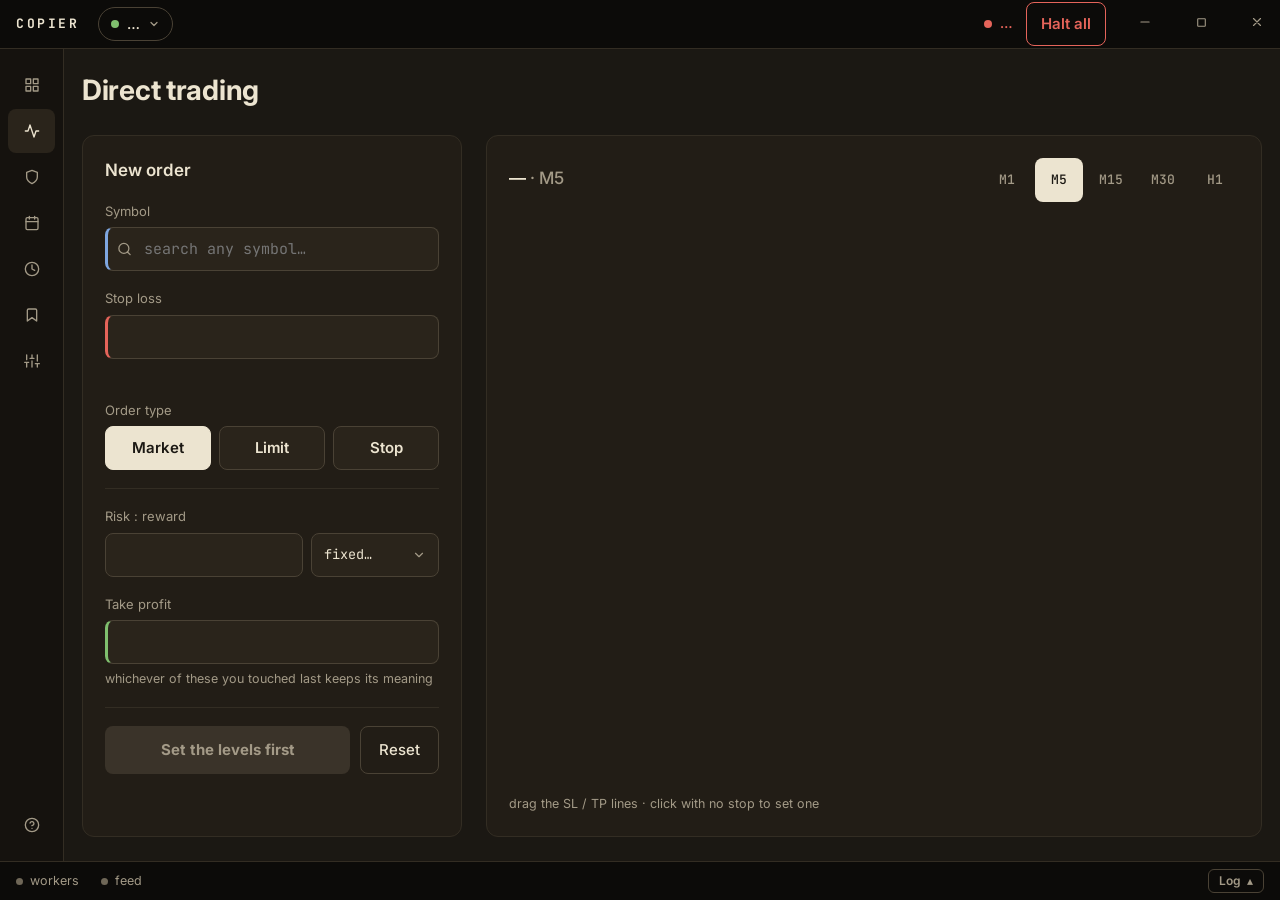
==== src/mt5copier/desktop/web/index.html @ 1a3cbfca "Merge master: direct setups under the release notes Co-Authored-By: Claude Fable 5 <noreply@anthropi" ====
<!doctype html>
<html lang="en">
<head>
<meta charset="utf-8">
<meta name="viewport" content="width=device-width, initial-scale=1">
<title>Copier</title>
<link href="https://fonts.googleapis.com/css2?family=Inter:wght@400;500;600;700&family=JetBrains+Mono:wght@400;500;700&display=swap" rel="stylesheet">
<link rel="stylesheet" href="app.css">
</head>
<body>
<div id="app">

  <header id="titlebar">
    <span class="wordmark drag-region">COPIER</span>
    <button type="button" class="profile-pill" id="profile-btn" title="Profiles — open another, make, rename or delete">
      <span class="dot green" aria-hidden="true"></span>
      <span id="profile-name">…</span>
      <svg aria-hidden="true" width="12" height="12" viewBox="0 0 24 24" fill="none" stroke="currentColor" stroke-width="2.5" stroke-linecap="round" stroke-linejoin="round"><path d="M6 9l6 6 6-6"></path></svg>
    </button>
    <span class="titlebar-space drag-region"></span>
    <span id="live-pill" class="live-pill">
      <span class="dot" aria-hidden="true"></span>
      <span id="live-label">…</span>
    </span>
    <button type="button" id="halt-btn" class="halt-btn">Halt all</button>
    <button type="button" class="win-btn" id="win-min" aria-label="Minimize window"><svg aria-hidden="true" width="14" height="14" viewBox="0 0 24 24" fill="none" stroke="currentColor" stroke-width="2" stroke-linecap="round"><path d="M5 12h14"></path></svg></button>
    <button type="button" class="win-btn" id="win-max" aria-label="Maximize window"><svg aria-hidden="true" width="13" height="13" viewBox="0 0 24 24" fill="none" stroke="currentColor" stroke-width="2"><rect x="5" y="5" width="14" height="14" rx="1"></rect></svg></button>
    <button type="button" class="win-btn win-close" id="win-close" aria-label="Close window"><svg aria-hidden="true" width="14" height="14" viewBox="0 0 24 24" fill="none" stroke="currentColor" stroke-width="2" stroke-linecap="round"><path d="M6 6l12 12M18 6L6 18"></path></svg></button>
  </header>

  <div id="body">
    <nav aria-label="Pages" id="sidebar">
      <a href="#" class="nav-item" data-page="terminals" title="Terminals"><svg aria-hidden="true" width="16" height="16" viewBox="0 0 24 24" fill="none" stroke="currentColor" stroke-width="2" stroke-linecap="round" stroke-linejoin="round"><rect x="3" y="3" width="7" height="7"></rect><rect x="14" y="3" width="7" height="7"></rect><rect x="3" y="14" width="7" height="7"></rect><rect x="14" y="14" width="7" height="7"></rect></svg><span class="nav-label">Terminals</span></a>
      <a href="#" class="nav-item active" aria-current="page" data-page="trading" title="Trading"><svg aria-hidden="true" width="16" height="16" viewBox="0 0 24 24" fill="none" stroke="currentColor" stroke-width="2" stroke-linecap="round" stroke-linejoin="round"><path d="M22 12h-4l-3 9L9 3l-3 9H2"></path></svg><span class="nav-label">Trading</span></a>
      <a href="#" class="nav-item" data-page="guards" title="Guards"><svg aria-hidden="true" width="16" height="16" viewBox="0 0 24 24" fill="none" stroke="currentColor" stroke-width="2" stroke-linecap="round" stroke-linejoin="round"><path d="M12 22s8-4 8-10V5l-8-3-8 3v7c0 6 8 10 8 10z"></path></svg><span class="nav-label">Guards</span></a>
      <a href="#" class="nav-item" data-page="news" title="News"><svg aria-hidden="true" width="16" height="16" viewBox="0 0 24 24" fill="none" stroke="currentColor" stroke-width="2" stroke-linecap="round" stroke-linejoin="round"><rect x="3" y="4" width="18" height="18" rx="2"></rect><path d="M16 2v4M8 2v4M3 10h18"></path></svg><span class="nav-label">News</span></a>
      <a href="#" class="nav-item" data-page="history" title="History"><svg aria-hidden="true" width="16" height="16" viewBox="0 0 24 24" fill="none" stroke="currentColor" stroke-width="2" stroke-linecap="round" stroke-linejoin="round"><circle cx="12" cy="12" r="10"></circle><path d="M12 6v6l4 2"></path></svg><span class="nav-label">History</span></a>
      <a href="#" class="nav-item" data-page="setups" title="Setups"><svg aria-hidden="true" width="16" height="16" viewBox="0 0 24 24" fill="none" stroke="currentColor" stroke-width="2" stroke-linecap="round" stroke-linejoin="round"><path d="M19 21l-7-5-7 5V5a2 2 0 0 1 2-2h10a2 2 0 0 1 2 2z"></path></svg><span class="nav-label">Setups</span></a>
      <a href="#" class="nav-item" data-page="settings" title="Settings"><svg aria-hidden="true" width="16" height="16" viewBox="0 0 24 24" fill="none" stroke="currentColor" stroke-width="2" stroke-linecap="round"><path d="M4 21v-7M4 10V3M12 21v-9M12 8V3M20 21v-5M20 12V3M1 14h6M9 8h6M17 16h6"></path></svg><span class="nav-label">Settings</span></a>
      <span class="sidebar-space"></span>
      <a href="#" class="nav-item" data-page="help" title="Help — F1"><svg aria-hidden="true" width="16" height="16" viewBox="0 0 24 24" fill="none" stroke="currentColor" stroke-width="2" stroke-linecap="round" stroke-linejoin="round"><circle cx="12" cy="12" r="10"></circle><path d="M9.09 9a3 3 0 0 1 5.83 1c0 2-3 3-3 3"></path><path d="M12 17h.01"></path></svg><span class="nav-label">Help</span></a>
      <span class="sidebar-note">profiles are separate windows</span>
    </nav>

    <main id="main">
    <div class="page" id="page-trading">
      <div class="page-head">
        <h1>Direct trading</h1>
        <span id="page-sub" class="muted"></span>
      </div>

      <div id="split">
        <section aria-label="Order ticket" id="ticket" class="panel">
          <div class="panel-head">
            <h2>New order</h2>
            <span id="quote-line" class="mono muted"></span>
          </div>

          <div class="field">
            <label for="f-symbol" class="flabel">Symbol</label>
            <div class="symbol-wrap">
              <svg aria-hidden="true" width="15" height="15" viewBox="0 0 24 24" fill="none" stroke="#a39a87" stroke-width="2" stroke-linecap="round"><circle cx="11" cy="11" r="8"></circle><path d="M21 21l-4.3-4.3"></path></svg>
              <input id="f-symbol" class="accent-blue" placeholder="search any symbol…" autocomplete="off" spellcheck="false" role="combobox" aria-expanded="false" aria-controls="symbol-drop">
              <div id="symbol-drop" role="listbox" aria-label="Matching symbols" hidden></div>
            </div>
          </div>

          <div class="field">
            <div class="flabel-row">
              <label for="f-stop" class="flabel">Stop loss</label>
              <span id="stop-delta" class="mono delta red"></span>
            </div>
            <input id="f-stop" class="accent-red" inputmode="decimal" autocomplete="off">
            <span id="side-note" class="field-note"></span>
          </div>

          <div class="field">
            <span class="flabel">Order type</span>
            <div role="group" aria-label="Order type" class="seg-row" id="type-row">
              <button type="button" data-type="market" aria-pressed="true">Market</button>
              <button type="button" data-type="limit" aria-pressed="false">Limit</button>
              <button type="button" data-type="stop" aria-pressed="false">Stop</button>
            </div>
          </div>

          <div id="pending-fields" class="two-col" hidden>
            <div class="field">
              <label for="f-entry" class="flabel">Entry price</label>
              <input id="f-entry" inputmode="decimal" autocomplete="off">
            </div>
            <div class="field">
              <label for="f-expiry" class="flabel">Expiry</label>
              <div class="combo">
                <input id="f-expiry" placeholder="until cancelled" autocomplete="off" spellcheck="false">
                <div class="dd" id="dd-expiry">
                  <button type="button" class="dd-btn dd-btn-icon" aria-haspopup="listbox" aria-expanded="false" aria-label="Expiry presets"><svg aria-hidden="true" width="14" height="14" viewBox="0 0 24 24" fill="none" stroke="currentColor" stroke-width="2" stroke-linecap="round" stroke-linejoin="round"><path d="M6 9l6 6 6-6"></path></svg></button>
                  <div class="dd-menu" role="listbox" hidden>
                    <button type="button" role="option" data-value="">Until cancelled</button>
                    <button type="button" role="option" data-value="15m">15 minutes</button>
                    <button type="button" role="option" data-value="45m">45 minutes</button>
                    <button type="button" role="option" data-value="1h">1 hour</button>
                    <button type="button" role="option" data-value="4h">4 hours</button>
                    <button type="button" role="option" data-value="eod">End of day</button>
                  </div>
                </div>
              </div>
              <span class="field-note muted">minutes, 45m, 2h, eod — blank rests it until cancelled</span>
            </div>
          </div>

          <div class="hairline"></div>

          <div class="field">
            <label for="f-rr" class="flabel">Risk : reward</label>
            <div class="rr-row">
              <input id="f-rr" inputmode="decimal" autocomplete="off">
              <div class="dd" id="dd-rr">
                <button type="button" class="dd-btn" aria-haspopup="listbox" aria-expanded="false">fixed…<svg aria-hidden="true" width="14" height="14" viewBox="0 0 24 24" fill="none" stroke="currentColor" stroke-width="2" stroke-linecap="round" stroke-linejoin="round"><path d="M6 9l6 6 6-6"></path></svg></button>
                <div class="dd-menu" role="listbox" hidden>
                  <button type="button" role="option" data-value="1">1 : 1</button>
                  <button type="button" role="option" data-value="1.5">1 : 1.5</button>
                  <button type="button" role="option" data-value="2">1 : 2</button>
                  <button type="button" role="option" data-value="3">1 : 3</button>
                </div>
              </div>
            </div>
          </div>

          <div class="field">
            <div class="flabel-row">
              <label for="f-tp" class="flabel">Take profit</label>
              <span id="target-delta" class="mono delta green"></span>
            </div>
            <input id="f-tp" class="accent-green" inputmode="decimal" autocomplete="off">
            <span class="field-note muted">whichever of these you touched last keeps its meaning</span>
          </div>

          <div class="hairline"></div>

          <div id="sizing-block" aria-live="polite" hidden>
            <div class="sizing-head">
              <span>Slave sizing</span>
              <span class="muted" id="sizing-sub">risk per trade</span>
            </div>
            <div id="sizing-rows"></div>
            <div class="field-note muted" id="sizing-note"></div>
          </div>

          <div class="actions-row">
            <button type="button" id="place-btn" disabled>Set the levels first</button>
            <button type="button" id="reset-btn">Reset</button>
          </div>

          <div id="notice" aria-live="polite" class="notice"></div>
        </section>

        <section aria-label="Modify a trade" id="modify-panel" class="panel" hidden>
          <div class="panel-head">
            <h2 id="mod-title">Modify</h2>
            <span id="mod-quote" class="mono muted"></span>
          </div>
          <div id="mod-facts" class="mod-facts"></div>
          <div class="field" id="mod-entry-field" hidden>
            <div class="flabel-row">
              <label for="m-entry" class="flabel">Entry price</label>
              <span id="m-entry-delta" class="mono delta blue"></span>
            </div>
            <input id="m-entry" class="accent-blue" inputmode="decimal" autocomplete="off">
          </div>
          <div class="field">
            <div class="flabel-row">
              <label for="m-sl" class="flabel">Stop loss</label>
              <button type="button" id="m-be" class="linklike">to entry — BE</button>
            </div>
            <input id="m-sl" class="accent-red" inputmode="decimal" autocomplete="off">
            <span id="m-sl-delta" class="field-note"></span>
          </div>
          <div class="field">
            <div class="flabel-row">
              <label for="m-tp" class="flabel">Take profit</label>
              <span id="m-tp-delta" class="mono delta green"></span>
            </div>
            <input id="m-tp" class="accent-green" inputmode="decimal" autocomplete="off">
            <span class="field-note muted">blank removes the target</span>
          </div>
          <div class="hairline"></div>
          <div class="actions-row">
            <button type="button" id="mod-apply">Apply</button>
            <button type="button" id="mod-cancel">Back</button>
          </div>
          <div id="mod-notice" aria-live="polite" class="notice"></div>
          <span class="field-note muted">drag the lines on the chart — nothing changes until Apply</span>
        </section>

        <section aria-label="Chart" id="chart-panel" class="panel">
          <div class="panel-head">
            <h2 id="chart-title">— <span class="muted chart-tf">· M5</span></h2>
            <div role="group" aria-label="Timeframe" class="tf-row" id="tf-row">
              <button type="button" data-tf="M1" aria-pressed="false">M1</button>
              <button type="button" data-tf="M5" aria-pressed="true">M5</button>
              <button type="button" data-tf="M15" aria-pressed="false">M15</button>
              <button type="button" data-tf="M30" aria-pressed="false">M30</button>
              <button type="button" data-tf="H1" aria-pressed="false">H1</button>
            </div>
          </div>
          <div id="chart-wrap">
            <div id="chart"></div>
            <div id="chart-msg" class="muted"></div>
          </div>
          <span class="field-note muted" id="chart-hint">drag the SL / TP lines · click with no stop to set one</span>
        </section>
      </div>

      <section aria-label="Positions and orders" class="panel" id="book-panel">
        <div class="panel-head">
          <h2>Positions &amp; orders</h2>
          <span id="book-summary" class="muted small"></span>
          <button type="button" id="flatten-btn" hidden>Close everything</button>
        </div>
        <div class="table-scroll">
          <table id="book-table">
            <thead>
              <tr><th>Status</th><th>Ticket</th><th>Symbol</th><th>Side</th><th>Lots</th><th>Entry</th><th>Stop</th><th>Target</th><th>Now</th><th>Copies</th><th class="actions-col">Actions</th></tr>
            </thead>
            <tbody id="book-body"></tbody>
          </table>
        </div>
        <div id="book-empty" class="muted" hidden>Nothing open or resting — the ticket places straight into the book.</div>
      </section>
    </div>

    <div class="page" id="page-terminals" hidden>
      <div class="page-head">
        <h1>Terminals</h1>
        <span class="muted">drag a card between zones to assign it · right-click a card for actions</span>
      </div>

      <div id="zones-row">
        <section aria-label="Master" class="zone" data-zone="master" id="zone-master">
          <div class="zone-head">
            <h2>MASTER</h2>
            <span class="zone-cue">Release to make it the master</span>
          </div>
          <div class="zone-cards" id="master-cards"></div>
          <span class="zone-note" id="master-note"></span>
        </section>

        <section aria-label="Slaves" class="zone zone-slaves" data-zone="slaves" id="zone-slaves">
          <div class="zone-head">
            <h2>SLAVES</h2>
            <span class="zone-cue">Release to connect as slave</span>
          </div>
          <div class="zone-cards" id="slave-cards"></div>
          <span class="zone-note" id="slaves-note" hidden>none yet — drag a detected terminal up here</span>
        </section>
      </div>

      <section aria-label="Detected terminals" class="zone" data-zone="detected" id="zone-detected">
        <div class="zone-head">
          <h2>DETECTED · DRAG UP TO CONNECT</h2>
          <span class="zone-cue">Release to unassign</span>
          <span class="zone-actions">
            <button type="button" id="ctrader-btn">cTrader login…</button>
            <button type="button" id="rescan-btn">Rescan</button>
          </span>
        </div>
        <div class="zone-cards" id="detected-cards"></div>
        <span class="zone-note" id="detected-note" hidden>every terminal found is assigned · Rescan looks again</span>
      </section>
    </div>

    <div class="page" id="page-guards" hidden>
      <div class="page-head">
        <span class="page-title-row">
          <button type="button" id="guard-back" class="linklike" hidden></button>
          <h1>Guards</h1>
        </span>
        <span class="muted">rules belong to the account, not the terminal · a safety net, never a named firm</span>
      </div>

      <div id="guard-pick" class="dd">
        <button type="button" id="guard-pick-btn" class="dd-btn" aria-haspopup="listbox" aria-expanded="false"></button>
        <div id="guard-pick-menu" class="dd-menu" hidden>
          <input id="guard-pick-search" placeholder="search name, account id, server…" autocomplete="off" spellcheck="false">
          <div id="guard-pick-list" role="listbox" aria-label="Accounts"></div>
        </div>
      </div>

      <section aria-label="Rules" class="panel" id="guard-panel" hidden>
        <div id="guard-toolbar">
          <label for="g-initial" class="flabel">Initial balance, the account size</label>
          <input id="g-initial" inputmode="decimal" autocomplete="off">
          <span class="toolbar-space"></span>
          <button type="button" id="g-add" class="primary-btn">Add a rule</button>
          <button type="button" id="g-templates" class="plain-btn">Templates</button>
          <button type="button" id="g-copy" class="plain-btn">Copy from</button>
          <span class="tick-wrap">
            <input id="g-all" type="checkbox">
            <label for="g-all" class="flabel">All on</label>
          </span>
        </div>

        <div class="table-scroll">
          <div role="table" aria-label="Guard rules" id="guard-table">
            <div role="row" class="grule-head">
              <span role="columnheader">RULE</span>
              <span role="columnheader">LIMIT RIGHT NOW</span>
              <span role="columnheader">USED</span>
              <span role="columnheader">IF EXCEEDED</span>
              <span role="columnheader">LAST ACTED</span>
            </div>
            <div id="guard-rows"></div>
          </div>
        </div>
        <div id="guard-empty" class="muted" hidden>No rules yet — Add a rule, apply a template, or copy another account's.</div>

        <div id="guard-foot">
          <span class="muted small" id="guard-legend">tick = the buffer: the rule acts there, not at the firm's hard limit</span>
          <span class="toolbar-space"></span>
          <button type="button" id="g-change" class="plain-btn" disabled>Change</button>
          <button type="button" id="g-toggle" class="plain-btn" disabled>Rule on/off</button>
          <button type="button" id="g-clear" class="plain-btn" disabled hidden>Clear breach</button>
          <button type="button" id="g-remove" class="danger-btn" disabled>Remove</button>
        </div>
        <div class="muted small" id="guard-note"></div>
      </section>

      <section aria-label="Recent guard actions" class="panel" id="guard-actions-panel" hidden>
        <div class="panel-head">
          <h2>Recent guard actions</h2>
          <span class="muted small">what the rules declined, shrank, held or closed · newest first</span>
        </div>
        <div id="guard-actions" class="mono"></div>
        <div id="guard-actions-empty" class="muted" hidden>Nothing yet. When a rule declines, shrinks or warns about a trade, or stops new trades, it lands here.</div>
      </section>

      <div id="guard-none" class="muted" hidden>No account to guard yet. Rules belong to an account, so the copier has to have seen one: connect a terminal once (or log one in), and it appears here — a slave or not.</div>
    </div>

    <div class="page" id="page-news" hidden>
      <div class="page-head">
        <h1>Upcoming news</h1>
        <span class="muted" id="news-scanned">Forex Factory weekly feed · times are local</span>
      </div>

      <section aria-label="Next guarded release" id="news-next" hidden>
        <span class="news-next-what">
          <span class="pill red" id="news-next-impact"></span>
          <span id="news-next-title"></span>
        </span>
        <span class="mono small" id="news-next-when"></span>
        <span class="toolbar-space"></span>
        <span class="news-next-guard" id="news-next-guard"></span>
      </section>

      <div id="news-problem" class="muted" hidden></div>
      <div id="news-norule" class="muted" hidden>No account has a news rule, so this calendar guards nothing yet — add a High-impact news rule on the Guards page.</div>

      <div id="news-filters" hidden>
        <label class="flabel" id="news-ccy-label">Currency</label>
        <div id="news-ccy" aria-labelledby="news-ccy-label"></div>
        <label class="flabel" id="news-impact-label">Impact</label>
        <div id="news-impact" aria-labelledby="news-impact-label"></div>
        <span class="tick-wrap">
          <input id="news-mine" type="checkbox">
          <label for="news-mine" class="flabel">Only currencies my trades touch</label>
        </span>
        <span class="toolbar-space"></span>
        <button type="button" id="news-rescan" class="plain-btn">Rescan now</button>
      </div>

      <div id="news-days"></div>
      <div id="news-empty" class="muted" hidden>Nothing matches the filter.</div>

      <section aria-label="How the guard reads this" class="panel" id="news-how" hidden>
        <div class="panel-head"><h2>How the guard reads this</h2></div>
        <span class="muted">The guard acts only <span class="news-em">before</span> a release, never after a late start, and a copy it closed is never reopened by the master.</span>
        <span class="muted">If the calendar is unreadable, each rule decides whether new trades are held until the next successful scan — a rule parameter, per account on the Guards page.</span>
      </section>
    </div>

    <div class="page" id="page-history" hidden>
      <div class="page-head">
        <h1>Trade history</h1>
        <span class="muted" id="hist-sub">One card per copied trade, its steps under it</span>
      </div>

      <div id="hist-filters" hidden>
        <label class="flabel" id="hist-slave-label">Slave</label>
        <div id="hist-slave" aria-labelledby="hist-slave-label"></div>
        <label class="flabel" id="hist-symbol-label">Symbol</label>
        <div id="hist-symbol" aria-labelledby="hist-symbol-label"></div>
        <span class="tick-wrap">
          <input id="hist-failed" type="checkbox">
          <label for="hist-failed" class="flabel">With a failed step only</label>
        </span>
        <label class="flabel" for="hist-find">Find</label>
        <input id="hist-find" placeholder="ticket, symbol…" spellcheck="false" autocomplete="off">
        <span class="toolbar-space"></span>
        <span class="muted small" id="hist-count"></span>
      </div>

      <div id="hist-cards"></div>
      <div id="hist-empty" class="muted" hidden></div>
      <div id="hist-more" class="muted small" hidden></div>
    </div>

    <div class="page" id="page-setups" hidden>
      <div class="page-head">
        <h1>Setups</h1>
        <span class="muted">who copies from whom, each terminal's account and settings — saved, to put back later</span>
      </div>

      <section aria-label="The roles in place now" class="panel" id="setups-now-panel">
        <div id="setups-now-row">
          <span class="now-k">NOW</span>
          <span id="setups-now-roles"></span>
          <span id="setups-now-state" class="small"></span>
          <span class="toolbar-space"></span>
          <button type="button" id="st-save" class="primary-btn">Save current as…</button>
        </div>
        <div id="setups-now-note" class="yellow small" hidden></div>
      </section>

      <section aria-label="Saved setups" class="panel" id="setups-panel">
        <div class="panel-head">
          <h2>Saved setups</h2>
          <span class="muted small" id="setups-count"></span>
        </div>
        <div class="table-scroll">
          <div role="table" aria-label="Saved setups" id="setups-table">
            <div role="row" class="strow-head">
              <span role="columnheader">SETUP</span>
              <span role="columnheader">MASTER</span>
              <span role="columnheader">SLAVES</span>
              <span role="columnheader">COPYING</span>
              <span role="columnheader">SAVED</span>
            </div>
            <div id="setups-rows"></div>
          </div>
        </div>
        <div id="setups-empty" class="muted" hidden>No setups saved yet — Save current as… keeps the roles in place now, to put back later.</div>
        <div id="setups-foot">
          <span class="muted small">loading puts the saved state back, logging terminals into their accounts — live trading is never turned on by a setup, and going from a dry run to live asks for LIVE typed</span>
          <span class="toolbar-space"></span>
          <button type="button" id="st-load" class="primary-btn" disabled>Load</button>
          <button type="button" id="st-update" class="plain-btn" disabled>Update with current</button>
          <button type="button" id="st-rename" class="plain-btn" disabled>Rename</button>
          <button type="button" id="st-delete" class="danger-btn" disabled>Delete</button>
        </div>
      </section>
    </div>

    <div class="page" id="page-settings" hidden>
      <div class="page-head">
        <h1>Copier settings</h1>
        <span class="muted">the copier's own switches, for every terminal · each terminal's own settings live on its page — click its card on Terminals</span>
      </div>

      <div id="cfg-mode-now" class="small"></div>

      <div id="cfg-cards">
        <section aria-label="This profile" class="panel cfg-card">
          <div class="panel-head">
            <h2>This profile</h2>
            <span class="muted small mono" id="cfg-profile"></span>
          </div>
          <div class="field">
            <span class="flabel">What this profile is</span>
            <div role="group" aria-label="What this profile is" class="seg-row seg-stack" id="cfg-profile-mode">
              <button type="button" data-value="copy" aria-pressed="false">Copies a master terminal</button>
              <button type="button" data-value="trading" aria-pressed="false">Trades directly from this app</button>
            </div>
            <span class="field-note muted">direct trading has no master terminal: the Trading page places orders and every enabled slave copies them · switching needs every copy closed or given up first</span>
            <span class="field-note red cfg-err" id="cfg-err-profile_mode"></span>
          </div>
          <div class="hairline"></div>
          <div class="field">
            <span class="flabel">Mode</span>
            <div role="group" aria-label="Mode" class="seg-row seg-stack" id="cfg-dry">
              <button type="button" data-value="dry" aria-pressed="false">Dry run — simulates every copy</button>
              <button type="button" data-value="live" aria-pressed="false">Live — sends real orders</button>
            </div>
            <span class="field-note muted">a dry run works out every copy, logs it and sends nothing · going live asks you to type LIVE</span>
            <span class="field-note red cfg-err" id="cfg-err-dry_run"></span>
          </div>
        </section>

        <section aria-label="Connection" class="panel cfg-card">
          <div class="panel-head">
            <h2>Connection</h2>
            <span class="muted small">this machine's facts — shared by every profile</span>
          </div>
          <div class="two-col">
            <div class="field">
              <label for="cfg-poll" class="flabel">Check each terminal every</label>
              <input id="cfg-poll" class="mono" data-name="poll_interval_ms" inputmode="numeric" autocomplete="off">
              <span class="field-note muted">milliseconds · 50 to 10000</span>
              <span class="field-note red cfg-err" id="cfg-err-poll_interval_ms"></span>
            </div>
            <div class="field">
              <label for="cfg-stale" class="flabel">Call a terminal stale after</label>
              <input id="cfg-stale" class="mono" data-name="heartbeat_timeout_s" inputmode="decimal" autocomplete="off">
              <span class="field-note muted">seconds without news</span>
              <span class="field-note red cfg-err" id="cfg-err-heartbeat_timeout_s"></span>
            </div>
          </div>
          <div class="field">
            <label for="cfg-retry" class="flabel">Retry a lost connection after</label>
            <input id="cfg-retry" class="mono" data-name="reconnect_backoff_s" autocomplete="off" spellcheck="false">
            <span class="field-note muted">seconds between attempts, separated by commas — the last one repeats</span>
            <span class="field-note red cfg-err" id="cfg-err-reconnect_backoff_s"></span>
          </div>
          <div class="field">
            <label for="cfg-rescan" class="flabel">Rescan terminals on disk every</label>
            <input id="cfg-rescan" class="mono" data-name="rescan_interval_s" inputmode="decimal" autocomplete="off">
            <span class="field-note muted">seconds, so a login made in MT5 itself shows on an unassigned card without pressing rescan · 10 to 3600</span>
            <span class="field-note red cfg-err" id="cfg-err-rescan_interval_s"></span>
          </div>
          <div class="field">
            <label for="cfg-grace" class="flabel">Treat a gap of up to</label>
            <input id="cfg-grace" class="mono" data-name="join_grace_seconds" inputmode="decimal" autocomplete="off">
            <span class="field-note muted">seconds in watching the master as unbroken · after a longer gap, trades it already holds are never copied late · 0 to 5</span>
            <span class="field-note red cfg-err" id="cfg-err-join_grace_seconds"></span>
          </div>
        </section>

        <section aria-label="Terminals and history" class="panel cfg-card">
          <div class="panel-head"><h2>Terminals &amp; history</h2></div>
          <div class="field">
            <span class="flabel">When the copier quits, or a terminal is unassigned</span>
            <div role="group" aria-label="Closing terminals" class="seg-row seg-stack" id="cfg-closing">
              <button type="button" data-value="never" aria-pressed="false">Leave it running</button>
              <button type="button" data-value="launched" aria-pressed="false">Close it if the copier opened it</button>
              <button type="button" data-value="all" aria-pressed="false">Close it, even if you opened it</button>
            </div>
            <span class="field-note muted">closing is immediate — anything unsaved in that terminal is lost · a restart or reconnect never closes one</span>
            <span class="field-note red cfg-err" id="cfg-err-close_terminals"></span>
          </div>
          <div class="hairline"></div>
          <div class="field">
            <label for="cfg-hist" class="flabel">Keep each trade's history for</label>
            <input id="cfg-hist" class="mono" data-name="history_days" inputmode="numeric" autocomplete="off">
            <span class="field-note muted">days · 1 to 365 · every step the copier took with a trade, on the History page — older steps are deleted</span>
            <span class="field-note red cfg-err" id="cfg-err-history_days"></span>
          </div>
        </section>

        <section aria-label="Symbol catalog" class="panel cfg-card">
          <div class="panel-head">
            <h2>Symbol catalog</h2>
            <span class="muted small">which asset class each symbol is, for guard rules like Max lots by asset class — shared by every profile</span>
          </div>
          <div class="field">
            <label for="cat-currencies" class="flabel">Currencies</label>
            <textarea id="cat-currencies" class="cat-list cat-one" rows="1" spellcheck="false" autocomplete="off"></textarea>
            <span class="field-note muted">three-letter codes, separated by spaces or commas · any pair of two known currencies reads as forex, crosses included</span>
            <span class="field-note red" id="cat-err-currencies"></span>
          </div>
          <div class="field">
            <label for="cat-indices" class="flabel">Indices</label>
            <textarea id="cat-indices" class="cat-list" rows="2" spellcheck="false" autocomplete="off"></textarea>
            <span class="field-note red" id="cat-err-indices"></span>
          </div>
          <div class="field">
            <label for="cat-metals" class="flabel">Metals</label>
            <textarea id="cat-metals" class="cat-list" rows="2" spellcheck="false" autocomplete="off"></textarea>
            <span class="field-note red" id="cat-err-metals"></span>
          </div>
          <div class="field">
            <label for="cat-energies" class="flabel">Energies</label>
            <textarea id="cat-energies" class="cat-list" rows="2" spellcheck="false" autocomplete="off"></textarea>
            <span class="field-note red" id="cat-err-energies"></span>
          </div>
          <div class="field">
            <label for="cat-crypto" class="flabel">Crypto</label>
            <textarea id="cat-crypto" class="cat-list" rows="2" spellcheck="false" autocomplete="off"></textarea>
            <span class="field-note red" id="cat-err-crypto"></span>
          </div>
          <div class="field">
            <label for="cat-stocks" class="flabel">Stocks</label>
            <textarea id="cat-stocks" class="cat-list" rows="2" spellcheck="false" autocomplete="off"></textarea>
            <span class="field-note red" id="cat-err-stocks"></span>
          </div>
          <span class="field-note muted">base names, as the master writes them without broker decoration · a symbol in no list counts as “everything else” · every guard note names the class it chose, so a misfiled symbol shows itself</span>
          <div id="cat-foot">
            <button type="button" id="cat-back" class="linklike" hidden></button>
            <span class="toolbar-space"></span>
            <button type="button" id="cat-revert" class="plain-btn">Revert</button>
            <button type="button" id="cat-save" class="primary-btn">Save catalog</button>
          </div>
        </section>

        <section aria-label="Save" class="panel" id="cfg-foot-panel">
          <div id="cfg-foot">
            <div id="cfg-foot-said">
              <span class="small" id="cfg-changes"></span>
              <span class="muted small">The check interval and the retry schedule reach a terminal the next time its connection starts. The rest apply at once.</span>
              <span class="field-note red cfg-err" id="cfg-err-general"></span>
            </div>
            <span class="toolbar-space"></span>
            <button type="button" id="cfg-revert" class="plain-btn">Revert</button>
            <button type="button" id="cfg-save" class="primary-btn">Save</button>
          </div>
        </section>
      </div>
    </div>

    <div class="page" id="page-tdetail" hidden>
      <div id="td-head">
        <button type="button" id="td-back" class="linklike">← Terminals</button>
        <h1 id="td-name">…</h1>
        <span class="td-chip"><span id="td-dot" class="dot" aria-hidden="true"></span><span id="td-status"></span></span>
        <span id="td-pill" class="pill"></span>
        <span id="td-kind" class="small"></span>
        <span class="toolbar-space"></span>
        <button type="button" id="td-guard-link" class="linklike small" hidden></button>
        <div class="dd" id="td-copyfrom" hidden>
          <button type="button" class="dd-btn" aria-haspopup="listbox" aria-expanded="false">Copy settings from…<svg aria-hidden="true" width="14" height="14" viewBox="0 0 24 24" fill="none" stroke="currentColor" stroke-width="2" stroke-linecap="round" stroke-linejoin="round"><path d="M6 9l6 6 6-6"></path></svg></button>
          <div class="dd-menu" role="listbox" id="td-copyfrom-menu" hidden></div>
        </div>
      </div>

      <div id="td-tabs" role="tablist" aria-label="Terminal detail">
        <button type="button" id="td-tab-overview" role="tab" aria-selected="true">Overview</button>
        <button type="button" id="td-tab-settings" role="tab" aria-selected="false">Settings</button>
      </div>

      <!-- The Overview tab: the TUI enter page — the account, the rule it is copied by, how
           copying has gone this session, then the open positions and resting orders. Display
           only; everything comes from terminal_overview_state in one call per poll. -->
      <div id="td-overview" hidden>
        <section aria-label="Account summary" class="panel" id="ov-band">
          <div id="ov-band-left">
            <div class="small muted">equity</div>
            <div id="ov-equity" class="mono">—</div>
            <div id="ov-floating" class="mono small muted">— floating</div>
          </div>
          <div id="ov-band-right">
            <div id="ov-conn" class="small"></div>
            <div id="ov-acct" class="mono small muted"></div>
          </div>
        </section>

        <div id="ov-cols">
          <section aria-label="Account" class="panel ov-col">
            <div class="panel-head"><h2>Account</h2></div>
            <div id="ov-account" class="ov-rows ov-mono"></div>
          </section>
          <section aria-label="Rule" class="panel ov-col">
            <div class="panel-head">
              <h2 id="ov-rule-title">Rule</h2>
              <span class="small muted" id="ov-rule-right"></span>
              <button type="button" id="ov-rule-edit" class="linklike small" hidden>change → Settings</button>
            </div>
            <div id="ov-rule" class="ov-rows"></div>
          </section>
          <section aria-label="Copying" class="panel ov-col">
            <div class="panel-head"><h2 id="ov-copy-title">Copying</h2><span class="small muted" id="ov-copy-right"></span></div>
            <div id="ov-copying" class="ov-rows ov-mono"></div>
            <div id="ov-copy-note" class="field-note muted" hidden></div>
            <div id="ov-spark-wrap" hidden>
              <svg id="ov-spark" viewBox="0 0 100 36" preserveAspectRatio="none" aria-hidden="true"></svg>
              <div class="field-note muted">delay of each order, oldest first</div>
            </div>
          </section>
        </div>

        <section aria-label="Positions" class="panel" id="ov-pos-panel">
          <div class="panel-head"><h2 id="ov-pos-title">Positions</h2><span class="small muted mono" id="ov-exposure"></span></div>
          <div class="table-scroll" id="ov-pos-scroll"><table class="ov-table" id="ov-pos-table"><thead></thead><tbody></tbody></table></div>
          <div id="ov-pos-note" class="muted small" hidden></div>
        </section>

        <section aria-label="Resting orders" class="panel" id="ov-ord-panel" hidden>
          <div class="panel-head"><h2 id="ov-ord-title">Resting orders</h2></div>
          <div class="table-scroll" id="ov-ord-scroll"><table class="ov-table" id="ov-ord-table"><thead></thead><tbody></tbody></table></div>
          <div id="ov-ord-note" class="red small" hidden>The resting orders could not be read.</div>
        </section>
      </div>

      <div id="td-settings" hidden>
      <div id="td-other" class="muted" hidden>This terminal has no role yet, so there is nothing to set on it. Drag its card into the MASTER or SLAVES zone on Terminals; its settings live here once it has one.</div>
      <button type="button" id="td-login-btn" class="plain-btn" hidden>Log in to an account…</button>

      <div id="td-slave" class="td-grid" hidden>
        <section aria-label="Sizing" class="panel cfg-card">
          <div class="panel-head"><h2>Sizing</h2></div>
          <div class="field">
            <span class="flabel">Risk on each trade, over the master's stop distance</span>
            <div role="group" aria-label="Sizing mode" class="seg-row seg-2" id="td-f-sizing_mode">
              <button type="button" data-value="percent_of_balance" aria-pressed="false">% of balance</button>
              <button type="button" data-value="fixed_cash_risk" aria-pressed="false">In cash</button>
            </div>
            <span class="field-note red cfg-err" id="td-err-sizing_mode"></span>
          </div>
          <div class="field" id="td-risk-field">
            <label for="td-f-risk_percent" class="flabel">Risk per trade</label>
            <div class="slider-row">
              <input type="range" id="td-sl-risk_percent" min="0.05" max="5" step="0.05" aria-label="Risk per trade, percent">
              <input id="td-f-risk_percent" class="mono" data-name="risk_percent" inputmode="decimal" autocomplete="off">
            </div>
            <span class="field-note muted">% of this account's balance</span>
            <span class="field-note red cfg-err" id="td-err-risk_percent"></span>
          </div>
          <div class="field" id="td-cash-field" hidden>
            <label for="td-f-risk_cash" class="flabel">Risk per trade</label>
            <input id="td-f-risk_cash" class="mono" data-name="risk_cash" inputmode="decimal" autocomplete="off">
            <span class="field-note muted">cash, in this account's currency</span>
            <span class="field-note red cfg-err" id="td-err-risk_cash"></span>
          </div>
          <div class="two-col">
            <div class="field">
              <label for="td-f-commission_per_lot_round_turn" class="flabel">Commission per lot</label>
              <input id="td-f-commission_per_lot_round_turn" class="mono" data-name="commission_per_lot_round_turn" inputmode="decimal" autocomplete="off">
              <span class="field-note muted">in and out, account currency</span>
              <span class="field-note red cfg-err" id="td-err-commission_per_lot_round_turn"></span>
            </div>
            <div class="field">
              <label for="td-f-slippage_buffer_points" class="flabel">Slippage buffer</label>
              <input id="td-f-slippage_buffer_points" class="mono" data-name="slippage_buffer_points" inputmode="numeric" autocomplete="off">
              <span class="field-note muted">points budgeted when sizing</span>
              <span class="field-note red cfg-err" id="td-err-slippage_buffer_points"></span>
            </div>
          </div>
          <div class="two-col">
            <div class="field">
              <label for="td-f-max_lot" class="flabel">Open at most</label>
              <input id="td-f-max_lot" class="mono" data-name="max_lot" inputmode="decimal" autocomplete="off" placeholder="no ceiling">
              <span class="field-note muted">lots per copy · blank: no ceiling</span>
              <span class="field-note red cfg-err" id="td-err-max_lot"></span>
            </div>
            <div class="field">
              <label for="td-f-max_deviation_points" class="flabel">Accept a fill up to</label>
              <input id="td-f-max_deviation_points" class="mono" data-name="max_deviation_points" inputmode="numeric" autocomplete="off">
              <span class="field-note muted">points off the quote</span>
              <span class="field-note red cfg-err" id="td-err-max_deviation_points"></span>
            </div>
          </div>
        </section>

        <section aria-label="Following" class="panel cfg-card">
          <div class="panel-head"><h2>Following</h2></div>
          <div class="field">
            <span class="tick-wrap">
              <input id="td-f-master_manages" type="checkbox">
              <label for="td-f-master_manages" class="flabel">let the master manage open trades: its stop and target moves, partial closes</label>
            </span>
            <span class="field-note muted" id="td-follow-note" hidden>The master is set to Slaves manage, so this slave manages its own trades whatever this says.</span>
            <span class="field-note red cfg-err" id="td-err-master_manages"></span>
          </div>
          <div class="field">
            <span class="tick-wrap">
              <input id="td-f-copy_pending" type="checkbox">
              <label for="td-f-copy_pending" class="flabel">also copy the master's pending orders</label>
            </span>
            <span class="field-note red cfg-err" id="td-err-copy_pending"></span>
          </div>
          <div class="field">
            <span class="tick-wrap">
              <input id="td-f-pending_fallback" type="checkbox">
              <label for="td-f-pending_fallback" class="flabel">if a pending's price is refused, retry as the other resting type, then at market</label>
            </span>
            <span class="field-note red cfg-err" id="td-err-pending_fallback"></span>
          </div>
          <div class="hairline"></div>
          <div class="field">
            <span class="flabel">Trade</span>
            <div role="group" aria-label="Direction" class="seg-row seg-stack" id="td-f-invert">
              <button type="button" data-value="same" aria-pressed="false">The same way as the master</button>
              <button type="button" data-value="opposite" aria-pressed="false">The opposite way: buy becomes sell</button>
            </div>
            <span class="field-note muted">reversed, stop and target swap places: the copy is sized from the master's take-profit, and a trade with no target copies with no stop</span>
            <span class="field-note red cfg-err" id="td-err-invert"></span>
          </div>
          <div class="hairline"></div>
          <div class="field">
            <span class="flabel">When the master's trade has no stop</span>
            <div role="group" aria-label="No stop" class="seg-row seg-stack" id="td-f-no_stop_policy">
              <button type="button" data-value="skip" aria-pressed="false">Skip the trade</button>
              <button type="button" data-value="lot_multiple" aria-pressed="false">Copy it anyway, at a multiple</button>
            </div>
            <span class="field-note red cfg-err" id="td-err-no_stop_policy"></span>
          </div>
          <div class="field" id="td-multiple-field" hidden>
            <label for="td-f-no_stop_lot_multiple" class="flabel">At</label>
            <input id="td-f-no_stop_lot_multiple" class="mono" data-name="no_stop_lot_multiple" inputmode="decimal" autocomplete="off">
            <span class="field-note muted">× the master's lots, unprotected — the risk setting does not bound these; max lot still does</span>
            <span class="field-note red cfg-err" id="td-err-no_stop_lot_multiple"></span>
          </div>
        </section>

        <section aria-label="Breakeven" class="panel cfg-card" id="td-be-card">
          <div class="panel-head"><h2>Breakeven</h2></div>
          <div class="field-note" id="td-be-note" hidden>The master manages this slave's trades, so they follow the master's stop and this breakeven is off. Untick the master managing them, or set the master to Slaves manage, to use it.</div>
          <div class="field">
            <span class="flabel">Move the stop past entry</span>
            <div role="group" aria-label="Breakeven" class="seg-row seg-2" id="td-f-breakeven_mode">
              <button type="button" data-value="off" aria-pressed="false">Never</button>
              <button type="button" data-value="r" aria-pressed="false">Once in profit</button>
            </div>
            <span class="field-note red cfg-err" id="td-err-breakeven_mode"></span>
          </div>
          <div class="field" id="td-trigger-field" hidden>
            <label for="td-f-breakeven_trigger_r" class="flabel">Once it is</label>
            <div class="slider-row">
              <input type="range" id="td-sl-breakeven_trigger_r" min="0.1" max="3" step="0.05" aria-label="Breakeven trigger, R">
              <input id="td-f-breakeven_trigger_r" class="mono" data-name="breakeven_trigger_r" inputmode="decimal" autocomplete="off">
            </div>
            <span class="field-note muted">R in profit — times the copy's opening stop distance, on this slave's own fill</span>
            <span class="field-note red cfg-err" id="td-err-breakeven_trigger_r"></span>
          </div>
          <div class="field" id="td-book-field" hidden>
            <label for="td-f-breakeven_book_percent" class="flabel">Then close</label>
            <div class="slider-row">
              <input type="range" id="td-sl-breakeven_book_percent" min="0" max="100" step="5" aria-label="Booked at breakeven, percent">
              <input id="td-f-breakeven_book_percent" class="mono" data-name="breakeven_book_percent" inputmode="decimal" autocomplete="off">
            </div>
            <span class="field-note muted">% of the copy, to book profit · 0 books nothing</span>
            <span class="field-note red cfg-err" id="td-err-breakeven_book_percent"></span>
          </div>
          <span class="field-note muted">Past entry by the commission each fill was charged, doubled for the way out, plus the slippage points. The commission under Sizing is only a backup here, for a fill that shows none.</span>
        </section>

        <section aria-label="Symbols" class="panel cfg-card">
          <div class="panel-head"><h2>Symbols</h2></div>
          <div class="two-col">
            <div class="field">
              <label for="td-f-symbol_prefix" class="flabel">This broker's prefix</label>
              <input id="td-f-symbol_prefix" class="mono" data-name="symbol_prefix" autocomplete="off" spellcheck="false">
              <span class="field-note red cfg-err" id="td-err-symbol_prefix"></span>
            </div>
            <div class="field">
              <label for="td-f-symbol_suffix" class="flabel">and suffix</label>
              <input id="td-f-symbol_suffix" class="mono" data-name="symbol_suffix" autocomplete="off" spellcheck="false">
              <span class="field-note red cfg-err" id="td-err-symbol_suffix"></span>
            </div>
          </div>
          <div class="field">
            <label for="td-f-symbol_map" class="flabel">Renamed</label>
            <input id="td-f-symbol_map" class="mono" data-name="symbol_map" autocomplete="off" spellcheck="false" placeholder="US30=US30.cash">
            <span class="field-note muted">MASTER=BROKER pairs separated by commas, for names the prefix and suffix cannot express — a name the broker does not list is refused, not guessed at</span>
            <span class="field-note red cfg-err" id="td-err-symbol_map"></span>
          </div>
          <div class="field">
            <label for="td-f-symbol_whitelist" class="flabel">Only copy</label>
            <input id="td-f-symbol_whitelist" class="mono" data-name="symbol_whitelist" autocomplete="off" spellcheck="false" placeholder="all symbols">
            <span class="field-note red cfg-err" id="td-err-symbol_whitelist"></span>
          </div>
          <div class="field">
            <label for="td-f-symbol_blacklist" class="flabel">Never copy</label>
            <input id="td-f-symbol_blacklist" class="mono" data-name="symbol_blacklist" autocomplete="off" spellcheck="false" placeholder="none">
            <span class="field-note muted">master names, without the master's own prefix or suffix</span>
            <span class="field-note red cfg-err" id="td-err-symbol_blacklist"></span>
          </div>
        </section>

        <section aria-label="Live trading" class="panel cfg-card">
          <div class="panel-head"><h2>Live trading</h2></div>
          <div class="small" id="td-live-said"></div>
          <button type="button" id="td-live-btn" class="plain-btn" hidden></button>
          <span class="field-note muted">The demo-only guard stands between every slave and a real-money account. A loaded setup can turn the override off, never on.</span>
        </section>

        <section aria-label="Example" class="panel cfg-card" id="td-example">
          <div class="panel-head"><h2>Example</h2></div>
          <div id="td-ex-lead"></div>
          <div class="mono small" id="td-ex-working"></div>
          <div class="field-note muted" id="td-ex-note"></div>
        </section>

        <section aria-label="Save" class="panel" id="td-foot-panel">
          <div class="cfg-foot-row">
            <div class="cfg-foot-said">
              <span class="small" id="td-changes"></span>
              <span class="muted small" id="td-stake"></span>
              <span class="field-note red cfg-err" id="td-err-general"></span>
            </div>
            <span class="toolbar-space"></span>
            <button type="button" id="td-revert" class="plain-btn">Revert</button>
            <button type="button" id="td-save" class="primary-btn">Save</button>
          </div>
        </section>
      </div>

      <div id="td-master" class="td-grid" hidden>
        <section aria-label="Open trades" class="panel cfg-card">
          <div class="panel-head"><h2>Open trades</h2></div>
          <span class="field-note muted">Its trades are opened and closed on every slave; sizing, renames and what gets copied are set on each slave. The copier only reads the master unless its breakeven is on.</span>
          <div class="field">
            <span class="flabel">Once a trade is open</span>
            <div role="group" aria-label="Who manages" class="seg-row seg-stack" id="td-m-management">
              <button type="button" data-value="master" aria-pressed="false">Master manages</button>
              <button type="button" data-value="slaves" aria-pressed="false">Slaves manage</button>
            </div>
            <span class="field-note muted" id="td-m-mgmt-says"></span>
            <span class="field-note red cfg-err" id="td-m-err-management"></span>
          </div>
        </section>

        <section aria-label="Master breakeven" class="panel cfg-card">
          <div class="panel-head"><h2>Breakeven</h2></div>
          <div class="field">
            <span class="flabel">Move the master's stop past entry</span>
            <div role="group" aria-label="Master breakeven" class="seg-row seg-2" id="td-m-breakeven_mode">
              <button type="button" data-value="off" aria-pressed="false">Never</button>
              <button type="button" data-value="r" aria-pressed="false">Once in profit</button>
            </div>
            <span class="field-note red cfg-err" id="td-m-err-breakeven_mode"></span>
          </div>
          <div class="field" id="td-m-trigger-field" hidden>
            <label for="td-m-breakeven_trigger_r" class="flabel">Once it is</label>
            <div class="slider-row">
              <input type="range" id="td-m-sl-breakeven_trigger_r" min="0.1" max="3" step="0.05" aria-label="Breakeven trigger, R">
              <input id="td-m-breakeven_trigger_r" class="mono" data-name="breakeven_trigger_r" inputmode="decimal" autocomplete="off">
            </div>
            <span class="field-note muted">R in profit</span>
            <span class="field-note red cfg-err" id="td-m-err-breakeven_trigger_r"></span>
          </div>
          <div class="field" id="td-m-book-field" hidden>
            <label for="td-m-breakeven_book_percent" class="flabel">Then close</label>
            <div class="slider-row">
              <input type="range" id="td-m-sl-breakeven_book_percent" min="0" max="100" step="5" aria-label="Booked at breakeven, percent">
              <input id="td-m-breakeven_book_percent" class="mono" data-name="breakeven_book_percent" inputmode="decimal" autocomplete="off">
            </div>
            <span class="field-note muted">% of it, to book profit · 0 books nothing</span>
            <span class="field-note red cfg-err" id="td-m-err-breakeven_book_percent"></span>
          </div>
          <span class="field-note" id="td-m-be-says"></span>
        </section>

        <section aria-label="Master symbols" class="panel cfg-card">
          <div class="panel-head"><h2>Symbols</h2></div>
          <div class="two-col">
            <div class="field">
              <label for="td-m-symbol_prefix" class="flabel">This broker's prefix</label>
              <input id="td-m-symbol_prefix" class="mono" data-name="symbol_prefix" autocomplete="off" spellcheck="false">
              <span class="field-note red cfg-err" id="td-m-err-symbol_prefix"></span>
            </div>
            <div class="field">
              <label for="td-m-symbol_suffix" class="flabel">and suffix</label>
              <input id="td-m-symbol_suffix" class="mono" data-name="symbol_suffix" autocomplete="off" spellcheck="false">
              <span class="field-note red cfg-err" id="td-m-err-symbol_suffix"></span>
            </div>
          </div>
          <span class="field-note muted">taken off the master's names before each slave's own renames and decoration apply</span>
          <div class="mono small" id="td-m-symex"></div>
        </section>

        <section aria-label="Save" class="panel" id="td-m-foot-panel">
          <div class="cfg-foot-row">
            <div class="cfg-foot-said">
              <span class="small" id="td-m-changes"></span>
              <span class="muted small">Nothing open is given up: copies stay managed.</span>
              <span class="field-note red cfg-err" id="td-m-err-general"></span>
            </div>
            <span class="toolbar-space"></span>
            <button type="button" id="td-m-revert" class="plain-btn">Revert</button>
            <button type="button" id="td-m-save" class="primary-btn">Save</button>
          </div>
        </section>
      </div>
      </div>
    </div>

    <div class="page" id="page-help" hidden>
      <div class="page-head">
        <h1>Help</h1>
        <span class="muted" id="help-sub">how the copier hangs together · F1 opens this page from anywhere</span>
        <button type="button" id="help-notes" class="linklike">what’s new</button>
      </div>

      <section aria-label="How copying works" class="panel">
        <div class="panel-head"><h2>How copying works</h2></div>
        <p class="help-p">One account leads and the rest follow. Every trade the <strong>master</strong> makes — each open, change and close — is copied to every enabled <strong>slave</strong>, sized by that slave's own settings. A profile can instead trade directly: then there is no master terminal — the Trading page's order ticket leads, and what it places goes to the slaves the same way.</p>
        <p class="help-p">Everything starts as a <strong>dry run</strong>: the copier works out every copy and logs it, but sends nothing. Orders only become real when the profile goes live, on Settings — and going live asks you to type LIVE.</p>
      </section>

      <section aria-label="Starting from nothing" class="panel">
        <div class="panel-head"><h2>Starting from nothing</h2></div>
        <ol class="help-steps">
          <li><strong>Find your terminals.</strong> On Terminals, Rescan lists every MT5 terminal running on this machine; a cTrader account joins through cTrader login…. Drag a card up into MASTER or SLAVES to give it a role.</li>
          <li><strong>Put accounts on them.</strong> A card's log in link signs a terminal into a saved account; a terminal already logged in inside MT5 is picked up as it is. One account runs on one terminal at a time.</li>
          <li><strong>Tune each terminal on its own page.</strong> Click a card: risk sizing, breakeven, symbol decoration and the rest live there — each terminal keeps its own.</li>
          <li><strong>Check the copier's switches on Settings.</strong> What the profile is, dry run or live, timings. Stay in the dry run until the Log and History show the copies you expect.</li>
          <li><strong>Then go live — and keep the arrangement.</strong> Save it on Setups under a name, so this exact wiring can be put back later with one click.</li>
        </ol>
      </section>

      <section aria-label="The pages" class="panel">
        <div class="panel-head"><h2>The pages</h2></div>
        <dl class="help-dl">
          <dt>Terminals</dt><dd>every terminal as a card in three zones — the master, the slaves, and the detected ones not yet used. Drag to assign, right-click for actions, click a card for its own page.</dd>
          <dt>Trading</dt><dd>the direct-trading ticket: place, modify, partly close or flatten — and every enabled slave copies it. Greyed out unless the profile trades directly.</dd>
          <dt>Guards</dt><dd>rules that watch an account — daily loss, drawdown, lot caps and the rest — and decline, shrink or stop trades before a limit is reached. Rules belong to the account, and follow it to any terminal, in any profile.</dd>
          <dt>News</dt><dd>the week's Forex Factory releases, and what the news rule will do about each one — close or breakeven copies minutes before the release, if the rule is on.</dd>
          <dt>History</dt><dd>one card per copied trade with every step under it: placed, filled, changed, closed, and anything a guard did along the way. Money stays in the terminal — no P/L here, on purpose.</dd>
          <dt>Setups</dt><dd>saved arrangements: who copies from whom — or, in a direct-trading profile, which slaves trade — each terminal's account and settings. A setup loads into a profile of the mode it was saved in, and loading never turns live trading on by itself.</dd>
          <dt>Settings</dt><dd>the copier's own switches, for every terminal: what the profile is, dry run or live, connection timings. A save lands whole or not at all. The timings are the machine's and shared by every profile; the rest is the profile's own. The symbol catalog — which asset class each symbol is, for guard rules that care — also lives here, shared by every profile.</dd>
        </dl>
      </section>

      <section aria-label="Always on screen" class="panel">
        <div class="panel-head"><h2>Always on screen</h2></div>
        <dl class="help-dl">
          <dt>Profile pill</dt><dd>profiles are separate copiers — each its own window, terminals and settings. The pill (top left) opens another, or makes, renames and deletes them. What describes the account or the machine is shared between them: account names, guard rules and their memory, the cTrader login, connection timings.</dd>
          <dt>Halt all</dt><dd>stops this profile's copying at once; nothing more is sent until the same button resumes it.</dd>
          <dt>Status bar</dt><dd>worker and feed health, what is being copied, and a DRY RUN badge whenever nothing real is sent.</dd>
          <dt>Log</dt><dd>the Log button raises a dock under every page — the copier's log and day book merged, narrowed to one terminal, problems only, or a word.</dd>
        </dl>
      </section>

      <section aria-label="Words the app uses" class="panel">
        <div class="panel-head"><h2>Words the app uses</h2></div>
        <dl class="help-dl">
          <dt>dry run</dt><dd>the copier does everything but send: each would-be copy is worked out and logged, so the wiring can be judged safely.</dd>
          <dt>claimed</dt><dd>a terminal in use by one profile window is claimed, so a second window cannot drive it too. “In use elsewhere” on a card means exactly that; a stale claim clears itself within seconds.</dd>
          <dt>given up</dt><dd>a copy left open but no longer managed — nothing will close or change it. Only unassigning or disabling a slave gives copies up; editing settings never does.</dd>
          <dt>breakeven</dt><dd>the stop moved to the entry plus costs once a trade is far enough ahead, so it can no longer lose.</dd>
          <dt>buffer</dt><dd>a guard acts at its buffer, deliberately short of the firm's hard limit — the tick mark on each rule's bar.</dd>
          <dt>setup vs profile</dt><dd>a setup is a saved arrangement inside this profile; a profile is a whole separate copier with a window of its own.</dd>
        </dl>
      </section>
    </div>
    </main>
  </div>

  <!-- The log dock: copier.log and the day book merged, under whatever page is up.
       The TUI log page's filters — one terminal, problems only, a word search. -->
  <section aria-label="Log" id="logdock" hidden>
    <div id="logdock-grip" title="drag to resize" aria-hidden="true"></div>
    <div id="logdock-bar">
      <h2>Log</h2>
      <div id="log-from" class="logdock-dd"></div>
      <label class="log-tick" for="log-problems">
        <input id="log-problems" type="checkbox">
        <span id="log-problems-label">problems only</span>
      </label>
      <input id="log-find" placeholder="words a line must hold" spellcheck="false" autocomplete="off">
      <span class="logdock-space"></span>
      <span class="muted" id="log-count"></span>
      <button type="button" id="log-close" class="linklike">close</button>
    </div>
    <div id="log-rows" class="mono" aria-live="polite"></div>
    <div id="log-empty" class="muted" hidden>Nothing logged yet.</div>
  </section>

  <footer id="statusbar">
    <span class="status-item"><span id="dot-worker" class="dot" aria-hidden="true"></span><span id="status-worker">workers</span></span>
    <span class="status-item"><span id="dot-feed" class="dot" aria-hidden="true"></span><span id="status-feed">feed</span></span>
    <span id="status-copying"></span>
    <span class="status-space"></span>
    <span id="status-dry" class="yellow" hidden>DRY RUN — nothing is sent</span>
    <button type="button" id="log-btn" aria-expanded="false">Log <span id="log-btn-chev" aria-hidden="true">▴</span></button>
    <button type="button" id="ver-btn" title="What’s new" hidden><span id="ver-num"></span><span id="ver-dot" aria-hidden="true" hidden></span></button>
  </footer>

  <div id="toasts" aria-live="polite"></div>

  <div id="ctx-menu" role="menu" hidden></div>

  <div id="tcard-pop" role="tooltip" hidden></div>

  <div id="modal-back" hidden>
    <div id="modal" role="dialog" aria-modal="true" aria-labelledby="modal-title">
      <h2 id="modal-title"></h2>
      <div id="modal-body"></div>
      <div class="actions-row">
        <button type="button" id="modal-confirm"></button>
        <button type="button" id="modal-cancel">Cancel</button>
      </div>
    </div>
  </div>

  <div id="resize-zones" aria-hidden="true">
    <div class="rz rz-t" data-edge="top"></div>
    <div class="rz rz-b" data-edge="bottom"></div>
    <div class="rz rz-l" data-edge="left"></div>
    <div class="rz rz-r" data-edge="right"></div>
    <div class="rz rz-tl" data-edge="topleft"></div>
    <div class="rz rz-tr" data-edge="topright"></div>
    <div class="rz rz-bl" data-edge="bottomleft"></div>
    <div class="rz rz-br" data-edge="bottomright"></div>
  </div>


</div>
<script src="vendor/lightweight-charts.standalone.production.js"></script>
<script src="app.js"></script>
</body>
</html>
---- src/mt5copier/desktop/web/app.css ----
/* The copier's palette, carried over from the design canvas (and tui/style.py):
   one dark theme down to the form controls. */
:root {
  color-scheme: dark;
  --bg: #1b1813;
  --bg-deep: #15120e;
  --bg-edge: #0c0b09;
  --panel: #221d16;
  --panel-raise: #2a241b;
  --hairline: #332d23;
  --hairline-soft: #2c2720;
  --border: #4a4235;
  --fg: #ece4d0;
  --muted: #a39a87;
  --faint: #6f6757;
  --blue: #7ea6e0;
  --red: #e5645a;
  --green: #7fbf6e;
  --yellow: #e8b84a;
  --disabled-bg: #3a3329;
  --mono: 'JetBrains Mono', Consolas, monospace;
}

* { box-sizing: border-box; }
/* The page toggles panels with the hidden attribute; an author display rule (the modal's
   flex, the pending fields' grid) would override it, so restate it above everything. */
[hidden] { display: none !important; }
html, body { height: 100%; }
body {
  margin: 0;
  background: var(--bg);
  color: var(--fg);
  font-family: 'Inter', system-ui, sans-serif;
  font-size: 15px;
  line-height: 1.5;
  overflow: hidden;
}
#app { height: 100vh; display: flex; flex-direction: column; }

button, input, select { font: inherit; }
button { cursor: pointer; }
button:disabled { cursor: not-allowed; }
input[type="checkbox"] { accent-color: var(--blue); cursor: pointer; }
button:focus-visible, input:focus-visible, select:focus-visible, a:focus-visible {
  outline: 2px solid var(--blue); outline-offset: 2px;
}
.mono { font-family: var(--mono); }
.muted { color: var(--muted); }
.yellow { color: var(--yellow); }
.red { color: var(--red); }
.green { color: var(--green); }
.small { font-size: 13px; }

/* --- title bar -------------------------------------------------------------------------- */
#titlebar {
  background: var(--bg-edge);
  border-bottom: 1px solid var(--hairline);
  display: flex; align-items: center; gap: 0 10px;
  padding-left: 16px;
  flex: 0 0 auto;
  user-select: none;
}
.wordmark {
  font-family: var(--mono); font-weight: 700;
  letter-spacing: 0.2em; font-size: 13px;
  align-self: stretch; display: flex; align-items: center;
}
.profile-pill {
  display: flex; align-items: center; gap: 8px;
  min-height: 34px; margin-left: 8px; padding: 0 12px;
  font-weight: 600; font-size: 13.5px;
  background: transparent; border: 1px solid var(--border); border-radius: 999px;
  color: var(--fg);
}
.profile-pill:hover { background: var(--panel-raise); }
.profile-pill svg { color: var(--muted); }
.titlebar-space { flex: 1 1 auto; min-height: 48px; }
.drag-region { -webkit-user-select: none; user-select: none; }

/* Invisible native-resize handles along the window's edges; the system move loop takes
   over on mousedown, so these only need to exist and show the right cursor. */
#resize-zones .rz { position: fixed; z-index: 40; }
.rz-t { top: 0; left: 12px; right: 12px; height: 5px; cursor: n-resize; }
.rz-b { bottom: 0; left: 12px; right: 12px; height: 5px; cursor: s-resize; }
.rz-l { left: 0; top: 12px; bottom: 12px; width: 5px; cursor: w-resize; }
.rz-r { right: 0; top: 12px; bottom: 12px; width: 5px; cursor: e-resize; }
.rz-tl { top: 0; left: 0; width: 12px; height: 12px; cursor: nw-resize; }
.rz-tr { top: 0; right: 0; width: 12px; height: 12px; cursor: ne-resize; }
.rz-bl { bottom: 0; left: 0; width: 12px; height: 12px; cursor: sw-resize; }
.rz-br { bottom: 0; right: 0; width: 12px; height: 12px; cursor: se-resize; }
.dot { width: 8px; height: 8px; border-radius: 50%; background: var(--faint); display: inline-block; flex: 0 0 auto; }
.dot.green { background: var(--green); }
.dot.red { background: var(--red); }
.dot.yellow { background: var(--yellow); }
.live-pill {
  display: flex; align-items: center; gap: 8px;
  font-size: 12.5px; font-weight: 700; letter-spacing: 0.08em;
  color: var(--red);
}
.live-pill.halted { color: var(--yellow); }
.live-pill.halted .dot { background: var(--yellow); }
.live-pill .dot { background: var(--red); }
.halt-btn {
  min-height: 44px; margin: 2px 6px 2px 2px; padding: 0 14px;
  border-radius: 8px; border: 1px solid var(--red);
  background: transparent; color: var(--red); font-weight: 600;
}
.halt-btn.resume { border-color: var(--green); color: var(--green); }
.win-btn {
  width: 46px; min-height: 48px; border: 0;
  background: transparent; color: var(--muted);
}
.win-btn:hover { background: var(--panel-raise); color: var(--fg); }
.win-close:hover { background: var(--red); color: var(--bg); }

/* --- shell ------------------------------------------------------------------------------ */
#body { flex: 1 1 auto; display: flex; min-height: 0; }
#sidebar {
  flex: 0 0 190px;
  background: var(--bg-deep);
  border-right: 1px solid var(--hairline);
  padding: 14px 10px;
  display: flex; flex-direction: column; gap: 2px;
}
.nav-item {
  display: flex; align-items: center; gap: 10px;
  min-height: 44px; padding: 0 14px; border-radius: 8px;
  text-decoration: none; color: var(--muted); font-weight: 500;
}
.nav-item.active { color: var(--fg); background: var(--panel-raise); font-weight: 600; }
.nav-item.disabled { color: var(--faint); cursor: default; }
.nav-item:not(.disabled):not(.active):hover { color: var(--fg); }
.sidebar-space { flex: 1 1 auto; }
.sidebar-note { padding: 10px 14px; color: var(--muted); font-size: 12px; }

#main {
  flex: 1 1 auto; min-width: 0;
  padding: 26px 32px 40px 32px;
  display: flex; flex-direction: column; gap: 24px;
  overflow-y: auto;
}
.page-head { display: flex; flex-wrap: wrap; align-items: baseline; justify-content: space-between; gap: 8px 24px; }
.page-title-row { display: flex; align-items: baseline; gap: 14px; }
.page-title-row h1 { margin: 0; font-size: 28px; font-weight: 700; letter-spacing: -0.01em; }
.page-head h1 { margin: 0; font-size: 28px; font-weight: 700; letter-spacing: -0.01em; }

#split { display: flex; flex-wrap: wrap; gap: 24px; align-items: stretch; }

.panel {
  background: var(--panel);
  border: 1px solid var(--hairline);
  border-radius: 12px;
  padding: 22px;
  display: flex; flex-direction: column; gap: 18px;
}
.panel-head { display: flex; flex-wrap: wrap; align-items: baseline; justify-content: space-between; gap: 6px 12px; }
.panel-head h2 { margin: 0; font-size: 17px; font-weight: 600; }
#quote-line { font-size: 12.5px; }
.hairline { height: 1px; background: var(--hairline); flex: 0 0 auto; }

/* --- the ticket (and the modify panel that takes its place) ------------------------------ */
#ticket, #modify-panel { flex: 1 1 380px; max-width: 460px; min-width: 0; }

.mod-facts {
  display: flex; flex-wrap: wrap; gap: 4px 14px;
  font-family: var(--mono); font-size: 13.5px; color: var(--muted);
}
.mod-facts .side-buy { color: var(--blue); font-weight: 700; }
.mod-facts .side-sell { color: var(--red); font-weight: 700; }
.delta.blue { color: var(--blue); }
.linklike {
  border: 0; background: transparent; padding: 0;
  color: var(--blue); font-size: 12.5px; font-weight: 600;
}
.linklike:hover { text-decoration: underline; }
#mod-apply {
  flex: 1 1 auto; min-height: 48px; border: 0; border-radius: 8px;
  background: var(--fg); color: var(--bg); font-weight: 700; font-size: 15px;
}
#mod-apply:disabled { background: var(--disabled-bg); color: var(--muted); }
#mod-cancel {
  flex: 0 0 auto; min-height: 48px; padding: 0 18px;
  border-radius: 8px; border: 1px solid var(--border);
  background: transparent; color: var(--fg); font-weight: 500;
}

.field { display: flex; flex-direction: column; gap: 6px; }
.flabel { font-size: 13px; color: var(--muted); }
.flabel-row { display: flex; align-items: baseline; justify-content: space-between; gap: 12px; }
.delta { font-size: 12.5px; }
.delta.red { color: var(--red); }
.delta.green { color: var(--green); }
.field-note { min-height: 18px; font-size: 12.5px; color: var(--muted); }
.field-note.blue { color: var(--blue); }
.field-note.red { color: var(--red); }

input, select {
  height: 44px; padding: 0 12px;
  border-radius: 8px; border: 1px solid var(--border);
  background: var(--panel-raise); color: var(--fg);
  font-family: var(--mono);
  width: 100%;
}
select { font-family: var(--mono); font-size: 13.5px; padding: 0 10px; }
textarea.cat-list {
  min-height: 64px; padding: 10px 12px;
  resize: none; overflow: hidden; /* grown to its content by the page: no inner scrolling */
  border-radius: 8px; border: 1px solid var(--border);
  background: var(--panel-raise); color: var(--fg);
  font-family: var(--mono); font-size: 13.5px; line-height: 1.55;
  width: 100%;
}
textarea.cat-list.cat-one { min-height: 44px; }
#cat-foot { display: flex; align-items: center; gap: 10px; margin-top: 10px; }
#cat-foot .plain-btn, #cat-foot .primary-btn { white-space: nowrap; flex: 0 0 auto; }
#cat-back { flex: 1 1 auto; min-width: 0; text-align: left; }

input.accent-blue { border-left: 3px solid var(--blue); }
input.accent-red { border-left: 3px solid var(--red); }
input.accent-green { border-left: 3px solid var(--green); }

.symbol-wrap { position: relative; display: flex; }
.symbol-wrap svg { position: absolute; left: 12px; top: 50%; transform: translateY(-50%); pointer-events: none; }
.symbol-wrap input { padding-left: 36px; }

.seg-row { display: grid; grid-template-columns: repeat(3, minmax(0, 1fr)); gap: 8px; }
.seg-row button {
  height: 44px; border-radius: 8px;
  border: 1px solid var(--border); background: var(--panel-raise);
  color: var(--fg); font-weight: 600;
}
.seg-row button[aria-pressed="true"] { background: var(--fg); color: var(--bg); border-color: var(--fg); }

.two-col { display: grid; grid-template-columns: repeat(2, minmax(0, 1fr)); gap: 14px; }

.rr-row { display: flex; gap: 8px; }
.rr-row input { flex: 1 1 auto; min-width: 0; }
.rr-row .dd { flex: 0 0 128px; }

/* Custom dropdowns: the native select's popup is drawn by the OS and can never match the
   theme, so the menu is our own. */
.dd { position: relative; }
.dd-btn {
  width: 100%; height: 44px; padding: 0 12px;
  display: flex; align-items: center; justify-content: space-between; gap: 8px;
  border-radius: 8px; border: 1px solid var(--border);
  background: var(--panel-raise); color: var(--fg);
  font-family: var(--mono); font-size: 13.5px;
}
.dd-btn svg { color: var(--muted); flex: 0 0 auto; }
.dd-btn-icon { width: 44px; flex: 0 0 44px; justify-content: center; padding: 0; }
.dd-menu {
  position: absolute; top: calc(100% + 6px); right: 0; min-width: 100%;
  display: flex; flex-direction: column; gap: 2px;
  background: var(--panel-raise); border: 1px solid var(--border); border-radius: 8px;
  padding: 4px; z-index: 6; box-shadow: 0 10px 28px rgba(0, 0, 0, 0.5);
}
.dd-menu button {
  height: 40px; padding: 0 12px; border: 0; border-radius: 6px;
  background: transparent; color: var(--fg); text-align: left;
  font-family: var(--mono); font-size: 13.5px; white-space: nowrap;
}
.dd-menu button:hover { background: var(--hairline); }

/* In the rule form the menu keeps to the field's own width and wraps long choices,
   instead of growing past the modal's edge. */
.gform-dd .dd-menu { left: 0; right: 0; min-width: 0; }
.gform-dd .dd-menu button {
  white-space: normal; height: auto; min-height: 40px;
  padding: 9px 12px; line-height: 1.4;
}
.gform-catnote { margin: -2px 0 4px; }
.gform-catnote .linklike { font-size: inherit; }

.combo { display: flex; gap: 8px; }
.combo input { flex: 1 1 auto; min-width: 0; }


#sizing-block { display: flex; flex-direction: column; gap: 6px; }
.sizing-head {
  display: flex; align-items: baseline; justify-content: space-between; gap: 12px;
  font-size: 13px; font-weight: 600;
}
.sizing-head .muted { font-weight: 400; }
.sizing-row {
  display: flex; align-items: baseline; justify-content: space-between; gap: 12px;
  font-size: 13px; min-height: 22px;
}
.sizing-row .name {
  color: var(--muted); min-width: 0;
  overflow: hidden; text-overflow: ellipsis; white-space: nowrap;
}
.sizing-row .lots { font-family: var(--mono); font-size: 13.5px; }
.sizing-row .lots.unknown { color: var(--yellow); }

.actions-row { display: flex; gap: 10px; }
#place-btn {
  flex: 1 1 auto; min-height: 48px; border: 0; border-radius: 8px;
  background: var(--disabled-bg); color: var(--muted);
  font-weight: 700; font-size: 15px;
}
#place-btn.buy { background: var(--blue); color: var(--bg); }
#place-btn.sell { background: var(--red); color: var(--bg); }
#reset-btn {
  flex: 0 0 auto; min-height: 48px; padding: 0 18px;
  border-radius: 8px; border: 1px solid var(--border);
  background: transparent; color: var(--fg); font-weight: 500;
}
.notice { min-height: 22px; font-size: 13.5px; color: var(--muted); }
.notice.ok { color: var(--green); }
.notice.warn { color: var(--yellow); }
.notice.bad { color: var(--red); }

/* --- the chart -------------------------------------------------------------------------- */
#chart-panel { flex: 999 1 560px; min-width: 0; gap: 14px; }
.chart-tf { font-weight: 500; }
.tf-row { display: flex; flex-wrap: wrap; gap: 4px; }
.tf-row button {
  min-width: 48px; height: 44px; border-radius: 8px; border: 0;
  background: transparent; color: var(--muted);
  font-family: var(--mono); font-size: 13px; font-weight: 500;
}
.tf-row button[aria-pressed="true"] { background: var(--fg); color: var(--bg); }
#chart-wrap { position: relative; flex: 1 1 auto; min-height: 460px; }
#chart { position: absolute; inset: 0; }
#chart-msg {
  position: absolute; inset: 0;
  display: flex; align-items: center; justify-content: center;
  text-align: center; padding: 20px; pointer-events: none;
}
/* The chart library styles its own panes, so the grab cursor must out-rank them. */
#chart.dragging, #chart.dragging *, #chart.line-hover, #chart.line-hover * { cursor: ns-resize !important; }

/* --- the book --------------------------------------------------------------------------- */
#book-panel { gap: 12px; }
.table-scroll { overflow-x: auto; }
#book-table { border-collapse: collapse; width: 100%; min-width: 1040px; }
#book-table th {
  text-align: left; font-weight: 400;
  color: var(--muted); font-size: 12.5px;
  padding: 8px 12px; border-bottom: 1px solid var(--hairline);
}
#book-table td {
  padding: 6px 12px; border-bottom: 1px solid var(--hairline-soft);
  font-family: var(--mono); font-size: 13.5px;
}
#book-table .actions-col, #book-table td.actions-cell { text-align: right; }
.status-pill {
  font-family: 'Inter', system-ui, sans-serif; font-size: 12.5px; font-weight: 600;
  border: 1px solid currentColor; border-radius: 999px; padding: 2px 10px;
  white-space: nowrap;
}
.status-pill.open { color: var(--green); }
.status-pill.resting { color: var(--yellow); }
td.side-buy { color: var(--blue); font-weight: 700; }
td.side-sell { color: var(--red); font-weight: 700; }
.cp-live { color: var(--green); }
.cp-part { color: var(--yellow); }
.cp-dead { color: var(--red); font-weight: 700; }
td.sym { font-weight: 700; }
td .row-btn {
  height: 38px; padding: 0 14px; border-radius: 8px;
  border: 1px solid var(--border); background: transparent;
  color: var(--fg); font-family: 'Inter', system-ui, sans-serif;
  font-size: 13.5px; font-weight: 500;
}
td .row-btn.danger { border-color: var(--red); color: var(--red); font-weight: 600; }
td .row-btn + .row-btn { margin-left: 8px; }

/* --- the terminals page: three zones, cards dragged between them ------------------------- */
.page { display: flex; flex-direction: column; gap: 24px; }
.green { color: var(--green); }
.red { color: var(--red); }
.blue { color: var(--blue); }

#zones-row { display: flex; flex-wrap: wrap; gap: 20px; align-items: stretch; }
#zone-master { flex: 1 1 300px; max-width: 400px; min-width: 0; }
#zone-slaves { flex: 2 1 480px; min-width: 0; }
.zone {
  background: var(--panel);
  border: 1px solid var(--hairline);
  border-radius: 12px;
  padding: 18px;
  display: flex; flex-direction: column; gap: 14px;
}
.zone-slaves { background: rgba(126, 166, 224, 0.06); border-style: dashed; border-color: #4e5a6d; }
.zone-head { display: flex; flex-wrap: wrap; align-items: center; justify-content: space-between; gap: 8px; }
.zone-head h2 {
  margin: 0; font-size: 12.5px; letter-spacing: 0.14em;
  color: var(--muted); font-weight: 600;
}
.zone-cue {
  display: none;
  font-size: 12px; font-weight: 600; color: var(--blue);
  border: 1px solid var(--blue); border-radius: 999px; padding: 3px 10px;
}
body.dragging-terminals .zone-cue { display: inline-block; }
.zone.drop-hot { border-color: var(--blue); background: rgba(126, 166, 224, 0.10); }
/* A grid, not a wrap: every card the same width from the track, and the same height
   from the 1fr rows, so a zone reads as one even set rather than a ragged shelf. */
.zone-cards {
  display: grid;
  grid-template-columns: repeat(auto-fill, minmax(230px, 1fr));
  grid-auto-rows: 1fr;
  gap: 14px;
}
#master-cards { grid-template-columns: 1fr; }
.zone-note { color: var(--muted); font-size: 12.5px; }
.zone-actions { display: flex; gap: 8px; }
#rescan-btn, #ctrader-btn {
  min-height: 44px; padding: 0 14px; border-radius: 8px;
  border: 1px solid var(--border); background: transparent;
  color: var(--fg); font-weight: 500;
}

.tcard {
  background: var(--panel-raise);
  border: 1px solid var(--border);
  border-radius: 10px;
  padding: 14px;
  display: flex; flex-direction: column; gap: 8px;
  cursor: grab;
  user-select: none;
  /* Without this a grid item never shrinks below its longest nowrap line, so the rows'
     ellipses up there count for nothing: one claim sentence widened the whole card past
     its zone (seen live: the master card sliding under the slaves zone). */
  min-width: 0;
}
.tcard-still { cursor: default; }
/* The TUI card's state-coloured frame, softened for pixels: green while copying,
   yellow in a dry run, blue paused, red held or down. */
.tcard.edge-green { border-color: rgba(127, 191, 110, 0.55); }
.tcard.edge-yellow { border-color: rgba(232, 184, 74, 0.5); }
.tcard.edge-red { border-color: rgba(229, 100, 90, 0.55); }
.tcard.edge-blue { border-color: rgba(126, 166, 224, 0.5); }
.tcard.drag-src { opacity: 0.45; border-style: dashed; }
.tcard-ghost {
  position: fixed; z-index: 70; pointer-events: none;
  width: 250px; /* the drag sets the real width inline; this is only the fallback */
  transform: rotate(-2deg);
  box-shadow: 0 16px 40px rgba(0, 0, 0, 0.55);
}
.tcard-head { display: flex; align-items: center; gap: 8px; min-width: 0; }
.tcard-name {
  font-weight: 700; min-width: 0;
  overflow: hidden; text-overflow: ellipsis; white-space: nowrap;
}
.tcard-space { flex: 1 1 auto; }
.pill {
  font-size: 11.5px; font-weight: 600;
  border: 1px solid currentColor; border-radius: 999px; padding: 2px 9px;
  white-space: nowrap; flex: 0 0 auto;
}
.pill.blue { color: var(--blue); }
.pill.red { color: var(--red); }
.pill.yellow { color: var(--yellow); }
.pill.muted { color: var(--muted); border-color: var(--border); }
.tcard-word { font-size: 12.5px; font-weight: 700; white-space: nowrap; flex: 0 0 auto; }
/* Every row is one line at a fixed height, so the cards' rows line up with each other
   across a zone — a long server name ellipsizes instead of pushing everything below. */
.tcard-acct, .tcard-info {
  font-size: 12.5px; color: var(--muted); line-height: 20px; min-height: 20px;
  overflow: hidden; text-overflow: ellipsis; white-space: nowrap;
}
.tcard-info.red { color: var(--red); }
.tcard-info.yellow { color: var(--yellow); }
.tcard-big {
  font-size: 27px; font-weight: 700; line-height: 34px;
  letter-spacing: 0.01em; white-space: nowrap;
  overflow: hidden; text-overflow: ellipsis;
}
.tcard-float { font-size: 13px; line-height: 20px; }
.tcard-book { font-weight: 700; line-height: 22px; }
.tcard-margin {
  display: flex; flex-wrap: wrap; align-items: center; gap: 2px 8px;
  font-size: 12px; color: var(--muted); line-height: 20px; min-height: 20px;
  min-width: 0;
}
/* The gauge gives way first in a tight card — it still reads at half width, while the
   words beside it do not. The large shrink factor makes that an order, not a split:
   flex shrinks in proportion, and an even split would trim the guard's words while the
   gauge still had slack. The badge ellipsizes only once the gauge is at its floor. */
.mbar {
  flex: 0 20 72px; min-width: 32px; height: 8px; border-radius: 4px; overflow: hidden;
  background: var(--hairline-soft);
}
.mbar-fill { display: block; height: 100%; }
.mbar-fill.blue { background: var(--blue); }
.mbar-fill.yellow { background: var(--yellow); }
.mbar-fill.red { background: var(--red); }
.mbar-fill.muted { background: var(--faint); }
/* An acting guard's words are the message and are never cut: when they cannot fit
   beside the gauge they wrap onto their own right-aligned line instead. Only a card
   whose guard is acting grows; quiet cards stay one line (their rule count lives on
   the info line). The ellipsis stays as a floor for text wider than the whole card. */
.tcard-guard {
  font-size: 11.5px; font-weight: 700; white-space: nowrap;
  flex: 0 1 auto; margin-left: auto; min-width: 0; overflow: hidden; text-overflow: ellipsis;
}
.tcard-guard.yellow { color: var(--yellow); }
.tcard-guard.red { color: var(--red); }
.tcard-btn { align-self: flex-start; margin-top: 2px; }
.tcard .row-btn {
  height: 38px; padding: 0 14px; border-radius: 8px;
  border: 1px solid var(--border); background: transparent;
  color: var(--fg); font-size: 13.5px; font-weight: 500;
}

/* The card's hover popover: everything the engine sends for the terminal, nothing
   truncated. pointer-events stays off so it can never swallow a drag or a hover —
   it is a readout, not a control. */
#tcard-pop {
  position: fixed; z-index: 60; width: 330px; max-width: calc(100vw - 24px);
  background: var(--bg-deep); border: 1px solid var(--border); border-radius: 12px;
  box-shadow: 0 18px 48px rgba(0, 0, 0, 0.6), 0 2px 8px rgba(0, 0, 0, 0.4);
  padding: 14px 16px 12px;
  pointer-events: none;
}
.pop-head { display: flex; align-items: center; gap: 8px; min-width: 0; }
.pop-name { font-weight: 700; font-size: 15px; min-width: 0; }
.pop-word { font-size: 12px; font-weight: 700; white-space: nowrap; margin-left: auto; flex: 0 0 auto; }
.pop-acct {
  font-family: var(--mono); font-size: 12px; color: var(--muted);
  line-height: 1.45; overflow-wrap: anywhere; margin-top: 2px;
}
.pop-status { font-size: 12.5px; color: var(--muted); margin-top: 2px; }
.pop-hr { border: 0; border-top: 1px solid var(--hairline); margin: 10px -16px; }
.pop-grid { display: grid; grid-template-columns: auto 1fr; gap: 3px 16px; font-size: 13px; }
.pop-grid dt { color: var(--faint); font-size: 12px; line-height: 21px; }
.pop-grid dd {
  margin: 0; font-family: var(--mono); font-variant-numeric: tabular-nums;
  text-align: right; line-height: 21px; min-width: 0;
}
.pop-grid dd .pop-cur { color: var(--faint); font-size: 11px; margin-left: 4px; }
.pop-gauge { display: inline-flex; align-items: center; gap: 8px; }
.pop-gauge .mbar { flex: 0 0 70px; }
.pop-copy { font-size: 12.5px; color: var(--muted); line-height: 1.5; }
.pop-copy b { color: var(--fg); font-weight: 600; }
.pop-copy .mono { font-size: 12px; }
.pop-alert {
  border-left: 3px solid var(--yellow); border-radius: 3px;
  background: rgba(232, 184, 74, 0.07);
  padding: 7px 10px; font-size: 12.5px; line-height: 1.5; color: var(--yellow);
  margin-top: 10px; overflow-wrap: anywhere;
}
.pop-alert.red { border-left-color: var(--red); background: rgba(229, 100, 90, 0.07); color: var(--red); }
.pop-foot { font-size: 11.5px; color: var(--faint); margin-top: 10px; line-height: 1.5; }

/* The card's menu, at the pointer. */
#ctx-menu {
  position: fixed; z-index: 65; min-width: 240px; max-width: 320px;
  background: var(--panel); border: 1px solid var(--border); border-radius: 10px;
  box-shadow: 0 18px 44px rgba(0, 0, 0, 0.5);
  padding: 6px;
  display: flex; flex-direction: column;
}
#ctx-menu .menu-head { padding: 6px 12px; font-size: 12px; color: var(--muted); font-family: var(--mono); }
#ctx-menu button {
  text-align: left; min-height: 42px; padding: 0 12px;
  border: 0; border-radius: 6px; background: transparent; color: var(--fg);
}
#ctx-menu button:hover { background: var(--hairline); }
#ctx-menu button.danger { color: var(--red); font-weight: 600; }
#ctx-menu .menu-note { padding: 8px 12px; color: var(--muted); font-size: 12.5px; }
#ctx-menu .menu-sep { height: 1px; background: var(--hairline); margin: 4px 8px; }

/* --- the guards page --------------------------------------------------------------------- */
/* One account at a time, picked from a searchable dropdown: slaves apart from the rest. */
.chip-flag { font-size: 11px; font-weight: 700; white-space: nowrap; }
.chip-flag.quiet { color: var(--muted); font-weight: 400; font-size: 11.5px; }
#guard-pick { max-width: 480px; }
#guard-pick-btn {
  width: 100%; min-height: 54px; justify-content: flex-start; gap: 10px;
  font-family: 'Inter', system-ui, sans-serif; font-size: 14px;
}
.gp-name { font-weight: 700; white-space: nowrap; overflow: hidden; text-overflow: ellipsis; }
.gp-sub { font-size: 12.5px; white-space: nowrap; overflow: hidden; text-overflow: ellipsis; }
.gp-chev { margin-left: auto; color: var(--muted); flex: 0 0 auto; }
#guard-pick-menu {
  left: 0; right: auto; width: 460px; max-width: calc(100vw - 48px);
  padding: 10px; gap: 8px;
}
#guard-pick-search {
  height: 42px; font-size: 13px; flex: 0 0 auto;
  background: var(--bg-deep);
}
#guard-pick-list {
  max-height: 440px; overflow-y: auto;
  display: flex; flex-direction: column; gap: 2px;
}
.gp-item { width: 100%; }
.gp-item.current { background: var(--panel-raise); box-shadow: inset 3px 0 0 var(--blue); }
.gp-item-top { display: flex; align-items: baseline; gap: 8px; width: 100%; min-width: 0; }
.gp-item-top .pick-label { overflow: hidden; text-overflow: ellipsis; white-space: nowrap; }
.gp-item-rules { margin-left: auto; font-size: 12px; flex: 0 0 auto; }
.gp-none { padding: 10px 12px; }

#guard-toolbar { display: flex; flex-wrap: wrap; align-items: center; gap: 12px 14px; }
#guard-toolbar #g-initial { width: 150px; }
.toolbar-space { flex: 1 1 auto; }
.tick-wrap { display: flex; align-items: center; gap: 8px; }
.tick-wrap input[type="checkbox"] { width: 16px; height: 16px; }
.primary-btn {
  min-height: 44px; padding: 0 16px; border-radius: 8px; border: 0;
  background: var(--blue); color: var(--bg); font-weight: 600;
}
.plain-btn {
  min-height: 44px; padding: 0 14px; border-radius: 8px;
  border: 1px solid var(--border); background: transparent;
  color: var(--fg); font-weight: 500;
}
.plain-btn:disabled, .danger-btn:disabled { color: var(--faint); border-color: var(--hairline); }
.danger-btn {
  min-height: 44px; padding: 0 14px; border-radius: 8px;
  border: 1px solid var(--red); background: transparent;
  color: var(--red); font-weight: 600;
}

#guard-table { min-width: 1060px; }
.grule-head, .grule {
  display: grid;
  grid-template-columns: 1.2fr 1.2fr 1.7fr 1fr 1.5fr;
  gap: 0 16px; align-items: center;
  padding: 10px 12px;
}
.grule-head {
  color: var(--muted); font-size: 12.5px;
  border-bottom: 1px solid var(--hairline);
  padding-top: 2px; padding-bottom: 8px;
}
.grule { border-bottom: 1px solid var(--hairline-soft); cursor: pointer; font-size: 13.5px; }
.grule:hover { background: rgba(236, 228, 208, 0.03); }
.grule.selected { background: var(--panel-raise); box-shadow: inset 3px 0 0 var(--blue); }
.grule.latched { background: rgba(229, 100, 90, 0.07); }
.grule.off .grule-title, .grule.off .grule-limit { color: var(--muted); }
.grule-title { font-weight: 600; display: flex; align-items: center; gap: 8px; flex-wrap: wrap; }
.grule-limit { font-size: 13px; }
.grule span[role="cell"] { min-width: 0; }
.cell-sub { display: block; font-size: 12px; }
.cell-line { display: flex; align-items: baseline; gap: 8px; flex-wrap: wrap; }
.gused-row { display: flex; align-items: center; gap: 10px; }
.gused-row .mono { font-size: 12.5px; }
.gbar {
  position: relative; flex: 1 1 60px; max-width: 150px; height: 8px;
  border-radius: 4px; background: var(--bg-deep); overflow: visible;
}
.gbar-fill { position: absolute; left: 0; top: 0; bottom: 0; border-radius: 4px; display: block; }
.gbar-fill.blue { background: var(--blue); }
.gbar-fill.yellow { background: var(--yellow); }
.gbar-fill.red { background: var(--red); }
.gbar-fill.muted { background: var(--faint); }
.gbar-tick {
  position: absolute; top: -3px; bottom: -3px; width: 2px;
  background: var(--muted); display: block;
}
.gused-hold { font-size: 11.5px; font-weight: 700; white-space: nowrap; }
.grule-last { font-size: 12.5px; }
.grule-last .row-btn { margin-top: 4px; }
.gact-act { font-weight: 700; font-size: 12px; }
#guard-foot { display: flex; flex-wrap: wrap; align-items: center; gap: 10px; }
#guard-note:empty { display: none; }

#guard-actions { display: flex; flex-direction: column; gap: 4px; font-size: 12.5px; }
.gact-line { display: flex; flex-wrap: wrap; align-items: baseline; gap: 4px 10px; }
.gact-when { color: var(--muted); }
.gact-rule { font-weight: 600; }
.gact-trade { color: var(--fg); }
.gact-detail { color: var(--muted); flex-basis: 100%; padding-left: 24px; }

/* --- the news page ------------------------------------------------------------------------ */
#news-next {
  background: rgba(229, 100, 90, 0.08);
  border: 1px solid var(--red); border-radius: 12px;
  padding: 16px 20px;
  display: flex; flex-wrap: wrap; align-items: center; gap: 10px 22px;
}
.news-next-what { display: flex; align-items: center; gap: 10px; font-weight: 700; font-size: 16px; }
.news-next-guard { font-size: 13.5px; }
.news-em { color: var(--fg); }

#news-filters { display: flex; flex-wrap: wrap; align-items: center; gap: 12px 14px; }
#news-ccy { flex: 0 0 180px; }
#news-impact { flex: 0 0 170px; }

#news-days { display: flex; flex-direction: column; gap: 20px; }
#news-days:empty { display: none; }
.news-day { gap: 10px; padding: 18px 20px; }
.news-day-head {
  margin: 0; font-size: 12.5px; letter-spacing: 0.14em;
  color: var(--muted); font-weight: 600;
}
.news-table { min-width: 1080px; }
.nrow {
  display: grid;
  grid-template-columns: 0.6fr 0.5fr 0.6fr 2fr 0.8fr 0.8fr 1.9fr;
  gap: 0 14px; align-items: center;
  padding: 8px 10px;
  border-bottom: 1px solid var(--hairline-soft);
  font-size: 13.5px;
}
.nrow:last-child { border-bottom: 0; }
.nrow-head {
  color: var(--muted); font-size: 12.5px;
  border-bottom: 1px solid var(--hairline);
  padding-top: 2px; padding-bottom: 6px;
}
.nrow.guarded { background: rgba(229, 100, 90, 0.06); }
.nrow.past { opacity: 0.45; }
.nc-time, .nc-ccy, .nc-num { font-size: 13px; }
.nc-ccy { font-weight: 700; }
.nc-event { font-weight: 600; }
.nc-guard { font-size: 13px; }

/* --- the history page --------------------------------------------------------------------
   A card per copied trade, its steps a timeline under it; the colours are the TUI history
   page's: a note blue, a problem red, a skip yellow, a dry run dim. */
#hist-filters { display: flex; flex-wrap: wrap; align-items: center; gap: 12px 14px; }
#hist-slave { flex: 0 0 220px; }
#hist-symbol { flex: 0 0 170px; }
#hist-find {
  height: 36px; width: 200px; padding: 0 12px;
  border-radius: 8px; border: 1px solid var(--border);
  background: var(--panel-raise); color: var(--fg);
  font-family: var(--mono); font-size: 13px;
}
#hist-cards { display: flex; flex-direction: column; gap: 14px; }
#hist-cards:empty { display: none; }
.hcard {
  background: var(--panel); border: 1px solid var(--hairline); border-radius: 12px;
  padding: 16px 20px;
  display: flex; flex-direction: column; gap: 10px;
}
.hcard.failed { border-color: rgba(229, 100, 90, 0.45); }
.hcard-head { display: flex; flex-wrap: wrap; align-items: baseline; gap: 8px 14px; }
.hcard-title { font-weight: 700; font-size: 16px; }
.hcard-route { font-size: 12.5px; color: var(--muted); }
.hsteps {
  display: flex; flex-direction: column; gap: 6px;
  border-left: 2px solid var(--hairline); padding-left: 14px;
}
.hstep { display: flex; flex-direction: column; gap: 2px; }
.hstep-line { display: flex; align-items: baseline; gap: 10px; font-size: 13px; }
.hstep-when { flex: 0 0 auto; min-width: 92px; text-align: right; color: var(--muted); }
.hstep-body { min-width: 0; white-space: pre-wrap; }
.hstep-act { font-weight: 700; }
.hstep.tone-bad .hstep-act, .hstep.tone-bad .hstep-text { color: var(--red); }
.hstep.tone-note .hstep-act, .hstep.tone-note .hstep-text { color: var(--blue); }
.hstep.tone-warn .hstep-act { color: var(--yellow); }
.hstep.tone-dim .hstep-act { color: var(--muted); }
/* Under its step, pushed past the clock column: what the slave's guards did to it. */
.hstep-guard {
  font-size: 13px; color: var(--yellow);
  padding-left: 102px; white-space: pre-wrap;
}
.pill.green { color: var(--green); }

/* --- the setups page -----------------------------------------------------------------------
   The TUI w page as a desktop table: the roles in place now against the saved setups. */
#setups-now-row { display: flex; flex-wrap: wrap; align-items: baseline; gap: 10px 14px; }
.now-k {
  font-size: 12px; letter-spacing: 0.14em; font-weight: 600; color: var(--muted);
  flex: 0 0 auto;
}
#setups-now-roles { font-size: 13.5px; min-width: 0; }
#setups-now-state { white-space: nowrap; }
#setups-now-state .strow-dot { margin-right: 4px; }
#setups-table { min-width: 960px; }
.strow-head, .strow {
  display: grid;
  grid-template-columns: 1.1fr 1.1fr 1.8fr 0.7fr 0.9fr;
  gap: 0 14px; align-items: baseline;
  padding: 10px 12px;
}
.strow-head {
  color: var(--muted); font-size: 12.5px; font-weight: 600;
  border-bottom: 1px solid var(--hairline);
  padding-top: 2px; padding-bottom: 6px;
}
.strow { border-bottom: 1px solid var(--hairline-soft); cursor: pointer; font-size: 13.5px; }
.strow:last-child { border-bottom: 0; }
.strow:hover { background: rgba(236, 228, 208, 0.03); }
.strow.selected { background: var(--panel-raise); box-shadow: inset 3px 0 0 var(--blue); }
.strow span[role="cell"] { min-width: 0; overflow: hidden; text-overflow: ellipsis; white-space: nowrap; }
.strow-name { font-weight: 600; }
.strow-dot { color: var(--green); }
.strow-note { grid-column: 1 / -1; color: var(--red); font-size: 12.5px; padding-top: 2px; white-space: normal; }
#setups-foot { display: flex; flex-wrap: wrap; align-items: center; gap: 10px; }
#setups-foot > .muted { flex: 0 1 auto; max-width: 620px; }

/* --- the settings page ----------------------------------------------------------------------
   The copier's own settings, the TUI g form as cards: this profile, connection, terminals
   and history on one row, the save bar a full-width card of the same grid so every edge
   lines up. Three columns or one, never a ragged two with a hole beside the odd card. */
#cfg-mode-now { min-height: 20px; }
#cfg-mode-now .mode-word { font-weight: 700; }
#cfg-cards, .td-grid {
  display: grid; grid-template-columns: repeat(3, minmax(0, 1fr));
  gap: 20px; align-items: stretch; max-width: 1560px;
}
.cfg-card { min-width: 0; box-sizing: border-box; }
.cfg-card input { font-size: 14px; }
.seg-row.seg-stack { grid-template-columns: 1fr; }
.seg-row.seg-stack button { text-align: left; padding: 0 14px; }
.cfg-err:empty { display: none; }
#cfg-foot-panel, #td-foot-panel, #td-m-foot-panel { grid-column: 1 / -1; }
#cfg-foot, .cfg-foot-row { display: flex; flex-wrap: wrap; align-items: center; gap: 12px 16px; }
#cfg-foot-said, .cfg-foot-said {
  flex: 999 1 320px; min-width: 0;
  display: flex; flex-direction: column; gap: 4px;
}
#cfg-changes, #td-changes, #td-m-changes { font-size: 13px; }
#cfg-changes:empty, #td-changes:empty, #td-m-changes:empty { display: none; }
@media (max-width: 1360px) {
  #cfg-cards, .td-grid { grid-template-columns: 1fr; max-width: 720px; }
}

/* --- the terminal detail page ----------------------------------------------------------------
   One terminal's own page: the TUI s form (a slave) or m form (the master) as cards, opened
   by clicking its card on Terminals. Sliders pair with their text box; typing stays the
   truth and the slider is the coarse hand on the same value. */
#td-head { display: flex; flex-wrap: wrap; align-items: center; gap: 10px 14px; }
#td-head h1 { margin: 0; font-size: 28px; font-weight: 700; letter-spacing: -0.01em; }
.td-chip { display: flex; align-items: center; gap: 7px; font-size: 13px; font-weight: 600; }
.td-chip .dot { width: 8px; height: 8px; }
#td-guard-link { font-size: 13px; }
.slider-row { display: flex; align-items: center; gap: 12px; }
.slider-row input[type="range"] { flex: 1 1 auto; min-width: 0; }
.slider-row input:not([type="range"]) { flex: 0 0 96px; width: 96px; }
input[type="range"] {
  -webkit-appearance: none; appearance: none;
  height: 28px; padding: 0; border: 0; background: transparent; cursor: pointer;
}
input[type="range"]::-webkit-slider-runnable-track {
  height: 4px; border-radius: 2px; background: var(--border);
}
input[type="range"]::-webkit-slider-thumb {
  -webkit-appearance: none; appearance: none;
  width: 16px; height: 16px; margin-top: -6px;
  border-radius: 50%; border: 0; background: var(--fg);
}
input[type="range"]:focus-visible { outline: 2px solid var(--blue); outline-offset: 2px; }
.td-disabled { opacity: 0.55; pointer-events: none; }
#td-be-note:not(:empty) { color: var(--yellow); }
#td-ex-lead { font-size: 14px; }
#td-ex-working:empty, #td-ex-note:empty, #td-m-symex:empty { display: none; }
.ex-result { color: var(--blue); font-weight: 700; }
#td-copyfrom-menu { right: 0; left: auto; min-width: 240px; }
#td-live-btn { align-self: flex-start; }

/* Picking lists and the rule form, inside the modal. */
.pick-list { display: flex; flex-direction: column; gap: 2px; }
.pick-head {
  padding: 10px 4px 4px 4px; color: var(--muted);
  font-size: 12px; letter-spacing: 0.1em; font-weight: 600;
}
.pick-item {
  text-align: left; padding: 10px 12px; border: 0; border-radius: 8px;
  background: transparent; color: var(--fg); display: flex; flex-direction: column; gap: 2px;
}
.pick-item:hover { background: var(--panel-raise); }
.pick-label { font-weight: 600; }
.pick-sub { font-size: 12.5px; }
.gform { display: flex; flex-direction: column; gap: 12px; }
.gform-line { display: flex; align-items: center; gap: 10px; }
.gform-line input { flex: 1 1 auto; min-width: 0; }
.gform-dd { flex: 1 1 auto; }
.gform-err:empty { display: none; }
.gform-sentence {
  border-top: 1px solid var(--hairline); padding-top: 12px;
  display: flex; flex-direction: column; gap: 4px;
}
.gform-reads { font-size: 13.5px; min-height: 20px; }

/* The asking dialog: what a drop would strand, agreed to before anything happens. */
#modal-back {
  position: fixed; inset: 0; z-index: 80;
  background: rgba(0, 0, 0, 0.55);
  display: flex; align-items: center; justify-content: center;
  padding: 24px;
}
#modal {
  width: 460px; max-width: 100%; max-height: 80vh; overflow-y: auto;
  background: var(--panel); border: 1px solid var(--border); border-radius: 12px;
  padding: 22px;
  display: flex; flex-direction: column; gap: 14px;
}
#modal h2 { margin: 0; font-size: 17px; }
#modal-body p { margin: 0 0 10px 0; color: var(--muted); font-size: 13.5px; }
.modal-sub { font-weight: 600; margin-top: 8px; }
.modal-line { color: var(--muted); font-size: 13px; }
#modal-confirm {
  flex: 1 1 auto; min-height: 48px; border: 0; border-radius: 8px;
  background: var(--fg); color: var(--bg); font-weight: 700;
}
#modal-confirm.danger { background: var(--red); color: var(--bg); }
#modal-cancel {
  flex: 0 0 auto; min-height: 48px; padding: 0 18px;
  border-radius: 8px; border: 1px solid var(--border);
  background: transparent; color: var(--fg);
}

/* --- status strip ----------------------------------------------------------------------- */
#statusbar {
  flex: 0 0 auto;
  background: var(--bg-edge); border-top: 1px solid var(--hairline);
  display: flex; flex-wrap: wrap; align-items: center; gap: 6px 22px;
  padding: 7px 16px; font-size: 12.5px; color: var(--muted);
}
.status-item { display: flex; align-items: center; gap: 7px; }
.status-item .dot { width: 7px; height: 7px; }
.status-space { flex: 1 1 auto; }
#status-dry { font-weight: 600; }

/* --- narrower windows: the sidebar folds to icons and the ticket takes the row ----------- */
@media (max-width: 1280px) {
  #sidebar { flex: 0 0 64px; padding: 14px 8px; }
  .nav-item { justify-content: center; padding: 0; gap: 0; }
  .nav-label { display: none; }
  .sidebar-note { display: none; }
  #main { padding: 20px 18px 32px 18px; gap: 18px; }
  /* Stacked below the breakpoint, so the ticket should own the full row rather than
     leave a dead column beside itself. */
  #ticket { max-width: none; }
  #chart-wrap { min-height: 380px; }
}

/* --- toasts: an action's outcome, where the eye cannot miss it --------------------------- */
#toasts {
  position: fixed; top: 60px; right: 16px; z-index: 60;
  display: flex; flex-direction: column; gap: 10px;
  pointer-events: none;
}
.toast {
  pointer-events: auto; cursor: pointer;
  max-width: 380px; padding: 12px 16px;
  background: var(--panel-raise); color: var(--fg);
  border: 1px solid var(--border); border-left: 3px solid var(--muted);
  border-radius: 8px; box-shadow: 0 10px 28px rgba(0, 0, 0, 0.5);
  font-size: 13.5px;
  animation: toast-in 0.18s ease-out;
  transition: opacity 0.25s ease;
}
.toast.ok { border-left-color: var(--green); }
.toast.bad { border-left-color: var(--red); }
.toast.warn { border-left-color: var(--yellow); }
.toast.leaving { opacity: 0; }
@keyframes toast-in {
  from { transform: translateX(16px); opacity: 0; }
  to { transform: none; opacity: 1; }
}

#place-btn.placed { background: var(--green); color: var(--bg); }

tr.row-new td { animation: row-flash 1.6s ease-out; }
@keyframes row-flash {
  from { background: rgba(127, 191, 110, 0.22); }
  to { background: transparent; }
}

/* --- the log dock --------------------------------------------------------------------------
   copier.log and the day book merged, under every page: the TUI log page as a dock.
   One quiet toolbar row, every control the bar's own 28px height; the top edge drags. */
#logdock {
  position: relative;
  flex: 0 0 auto; height: 260px; min-height: 0;
  display: flex; flex-direction: column;
  background: var(--bg-deep); border-top: 1px solid var(--hairline);
}
#logdock-grip {
  position: absolute; top: -4px; left: 0; right: 0; height: 9px;
  cursor: ns-resize; z-index: 5;
}
#logdock-grip:hover, #logdock-grip.held { background: rgba(126, 166, 224, 0.25); }
#logdock-bar {
  flex: 0 0 auto; display: flex; align-items: center; gap: 14px;
  padding: 6px 16px; border-bottom: 1px solid var(--hairline-soft);
}
#logdock-bar h2 {
  margin: 0; font-size: 12px; letter-spacing: 0.08em;
  text-transform: uppercase; color: var(--muted);
}
#logdock .dd-btn {
  width: auto; min-width: 150px; height: 28px; padding: 0 10px;
  border-radius: 6px; background: transparent; font-size: 12.5px; color: var(--muted);
}
#logdock .dd-btn:hover { color: var(--fg); }
.log-tick { display: inline-flex; align-items: center; gap: 7px; cursor: pointer; }
/* The page-wide input rule would blow the checkbox up into a 44px panel box. */
#logdock input[type="checkbox"] {
  width: 14px; height: 14px; padding: 0; margin: 0; flex: 0 0 auto;
  border: 0; background: transparent;
}
#log-problems-label { font-size: 12.5px; color: var(--muted); white-space: nowrap; }
#log-find {
  height: 28px; width: 200px; padding: 0 10px;
  border-radius: 6px; border: 1px solid var(--hairline);
  background: transparent; color: var(--fg);
  font-family: var(--mono); font-size: 12.5px;
}
#log-find:focus { border-color: var(--border); background: var(--panel-raise); }
.logdock-space { flex: 1 1 auto; }
#log-count { white-space: nowrap; font-size: 12px; }
#log-rows { flex: 1 1 auto; overflow-y: auto; padding: 6px 16px 10px; font-size: 12.5px; line-height: 1.55; }
#log-empty { padding: 14px 16px; }
/* The when column holds its widest form, "15 Nov 20:15", without running into Who. */
.log-row { display: grid; grid-template-columns: 96px 190px 1fr; gap: 0 14px; padding: 1px 0; }
.lg-when { color: var(--faint); white-space: nowrap; overflow: hidden; }
.lg-who { color: var(--muted); overflow: hidden; text-overflow: ellipsis; white-space: nowrap; }
.lg-text { white-space: pre-wrap; overflow-wrap: anywhere; }
.log-row.lg-master .lg-text { color: var(--blue); }
.log-row.lg-done .lg-text { color: var(--green); }
.log-row.lg-quiet .lg-text { color: var(--faint); }
.log-row.lg-warn .lg-text { color: var(--yellow); }
.log-row.lg-error .lg-text { color: var(--red); }
/* The statusbar's toggle reads as a control, not a word: bordered, with a chevron
   pointing at where the dock appears. */
#log-btn {
  display: inline-flex; align-items: center; gap: 6px;
  height: 24px; padding: 0 10px;
  border: 1px solid var(--border); border-radius: 6px; background: transparent;
  color: var(--muted); font-size: 12px; font-weight: 600;
}
#log-btn:hover { color: var(--fg); border-color: var(--muted); }
#log-btn.active { color: var(--blue); border-color: var(--blue); }
/* The build's label, after Log: muted until hovered, a dot while its notes wait unread. */
#ver-btn {
  display: inline-flex; align-items: center; gap: 5px;
  border: 0; background: transparent; padding: 0 2px;
  color: var(--muted); font-size: 12px; font-weight: 600;
}
#ver-btn:hover { color: var(--fg); text-decoration: underline; }
#ver-dot { width: 6px; height: 6px; border-radius: 50%; background: var(--blue); }
/* What's new: one run of versions, each a head and its bullets, scrolling with the modal. */
.notes-ver { font-weight: 700; font-size: 13.5px; margin-top: 4px; }
.notes-ver .muted { font-weight: 500; font-size: 12.5px; }
ul.notes-lines {
  margin: 6px 0 12px; padding-left: 18px;
  display: flex; flex-direction: column; gap: 4px;
  color: var(--muted); font-size: 13.5px; line-height: 1.45;
}
/* A row another terminal holds, or the account already logged in: visible, not pickable. */
.pick-item.pick-off .pick-label { color: var(--faint); font-weight: 500; }
.pick-item.pick-off:hover { background: transparent; }
.tcard-login { align-self: flex-start; font-size: 12.5px; }
/* The dock sits at the window's foot, so its terminal menu opens upward — downward it
   would fall below the window, which never scrolls — and long lists scroll inside it. */
#logdock .dd-menu {
  top: auto; bottom: calc(100% + 6px); left: 0; right: auto;
  max-height: 50vh; overflow-y: auto;
}
@media (max-width: 1280px) {
  .log-row { grid-template-columns: 96px 120px 1fr; }
}

/* --- the detail page's Overview tab -----------------------------------------------------
   The TUI enter page: a band with the equity, three ruled columns, then the positions and
   resting orders tables. The rules between rows are the TUI's RULED box; the tables share
   the trading window book's look. */
#td-tabs { display: flex; gap: 2px; border-bottom: 1px solid var(--hairline); }
#td-tabs [role="tab"] {
  background: none; border: 0; color: var(--muted);
  font-size: 14px; font-weight: 600; padding: 8px 14px;
  border-bottom: 2px solid transparent; margin-bottom: -1px;
}
#td-tabs [role="tab"]:hover { color: var(--fg); }
#td-tabs [role="tab"][aria-selected="true"] { color: var(--fg); border-bottom-color: var(--fg); }

#td-overview, #td-settings { display: flex; flex-direction: column; gap: 24px; }

#ov-band {
  flex-direction: row; flex-wrap: wrap; align-items: flex-end;
  justify-content: space-between; gap: 10px 24px; max-width: 1560px;
}
#ov-band-left { display: flex; flex-direction: column; gap: 2px; }
#ov-equity { font-size: 34px; font-weight: 700; line-height: 1.1; letter-spacing: -0.01em; }
#ov-band-right { display: flex; flex-direction: column; gap: 4px; text-align: right; }

#ov-cols {
  display: grid; grid-template-columns: repeat(3, minmax(0, 1fr));
  gap: 20px; align-items: start; max-width: 1560px;
}
.ov-col { min-width: 0; gap: 12px; }
@media (max-width: 1360px) { #ov-cols { grid-template-columns: 1fr; max-width: 720px; } }

.ov-rows { display: flex; flex-direction: column; }
.ov-row {
  display: flex; align-items: baseline; justify-content: space-between; gap: 12px;
  padding: 7px 0; border-bottom: 1px solid var(--hairline-soft); font-size: 13.5px;
}
.ov-row:last-child { border-bottom: 0; padding-bottom: 0; }
.ov-row .ov-label { color: var(--muted); flex: 0 1 auto; white-space: pre-wrap; }
.ov-row .ov-value { text-align: right; min-width: 0; overflow-wrap: anywhere; }
.ov-mono .ov-value { font-family: var(--mono); font-size: 13px; }
.ov-value.strong { font-weight: 700; }

#ov-spark-wrap { display: flex; flex-direction: column; gap: 4px; }
#ov-spark { width: 100%; height: 36px; display: block; color: var(--blue); }

#ov-pos-panel, #ov-ord-panel { gap: 12px; max-width: 1560px; }
.ov-table { border-collapse: collapse; width: 100%; min-width: 1040px; }
.ov-table th {
  text-align: left; font-weight: 400;
  color: var(--muted); font-size: 12.5px;
  padding: 8px 12px; border-bottom: 1px solid var(--hairline);
}
.ov-table td {
  padding: 6px 12px; border-bottom: 1px solid var(--hairline-soft);
  font-family: var(--mono); font-size: 13.5px;
}
.ov-table th.num, .ov-table td.num { text-align: right; }
.ov-table tr.ov-total td { border-bottom: 0; border-top: 1px solid var(--hairline); font-weight: 700; }

/* --- the profiles dialog ------------------------------------------------------------------
   The TUI picker behind the titlebar's profile pill: a row per profile, its facts under
   the name, the actions at the right; a new profile is named at the bottom. */
#modal .prof-list { width: 100%; }
.prof-row {
  display: flex; align-items: center; justify-content: space-between; gap: 12px;
  padding: 10px 0; border-bottom: 1px solid var(--hairline-soft);
}
.prof-words { min-width: 0; display: flex; flex-direction: column; gap: 3px; }
.prof-name { display: flex; align-items: center; gap: 8px; font-weight: 700; }
.prof-facts { overflow: hidden; text-overflow: ellipsis; white-space: nowrap; display: block; }
.prof-btns { display: flex; gap: 8px; flex: 0 0 auto; }
.prof-btns button {
  min-height: 34px; padding: 0 12px; border-radius: 8px;
  border: 1px solid var(--border); background: transparent;
  color: var(--fg); font-size: 13px; font-weight: 500;
}
.prof-btns button:hover { background: var(--panel-raise); }
.prof-btns button.danger { border-color: var(--red); color: var(--red); font-weight: 600; }
.prof-new { display: flex; gap: 8px; margin-top: 16px; }
.prof-new input { flex: 1 1 auto; min-width: 0; height: 38px; }
.prof-new button {
  flex: 0 0 auto; min-height: 38px; padding: 0 14px; border-radius: 8px;
  border: 1px solid var(--border); background: transparent;
  color: var(--fg); font-weight: 500;
}
.prof-new button:hover { background: var(--panel-raise); }
/* #modal-body p zeroes every paragraph's top margin; this must out-rank that id rule
   or the hint hugs the create row. */
#modal-body p.prof-note { margin-top: 10px; }

/* The book's Close everything: the TUI's F, confirmed in a dialog. */
#flatten-btn {
  margin-left: auto; min-height: 30px; padding: 0 12px; border-radius: 8px;
  border: 1px solid var(--red); background: transparent; color: var(--red);
  font-size: 12.5px; font-weight: 600;
}
#flatten-btn:hover { background: rgba(229, 100, 90, 0.12); }

/* The symbol search dropdown: the feed broker's catalog under the ticket's symbol field. */
#symbol-drop {
  position: absolute; top: calc(100% + 4px); left: 0; right: 0; z-index: 30;
  max-height: 242px; overflow-y: auto;
  background: var(--panel); border: 1px solid var(--border); border-radius: 8px;
  box-shadow: 0 8px 24px rgba(0, 0, 0, 0.35);
  display: flex; flex-direction: column; padding: 4px;
}
#symbol-drop button {
  text-align: left; padding: 9px 12px; border: 0; border-radius: 6px;
  background: transparent; color: var(--fg);
  font-family: var(--mono); font-size: 13.5px;
}
#symbol-drop button:hover, #symbol-drop button.sel { background: var(--panel-raise); }

/* --- help page --------------------------------------------------------------------------- */
#page-help { max-width: 920px; }
.help-p { margin: 0; max-width: 76ch; }
.help-p strong { font-weight: 600; }
.help-steps {
  margin: 0; padding-left: 20px;
  display: flex; flex-direction: column; gap: 10px;
  max-width: 76ch;
}
.help-steps li::marker { color: var(--muted); font-weight: 600; }
.help-steps strong { font-weight: 600; }
.help-dl {
  margin: 0;
  display: grid; grid-template-columns: max-content 1fr; gap: 10px 18px;
  align-items: baseline;
}
.help-dl dt { font-weight: 600; }
.help-dl dd { margin: 0; color: var(--muted); max-width: 76ch; }
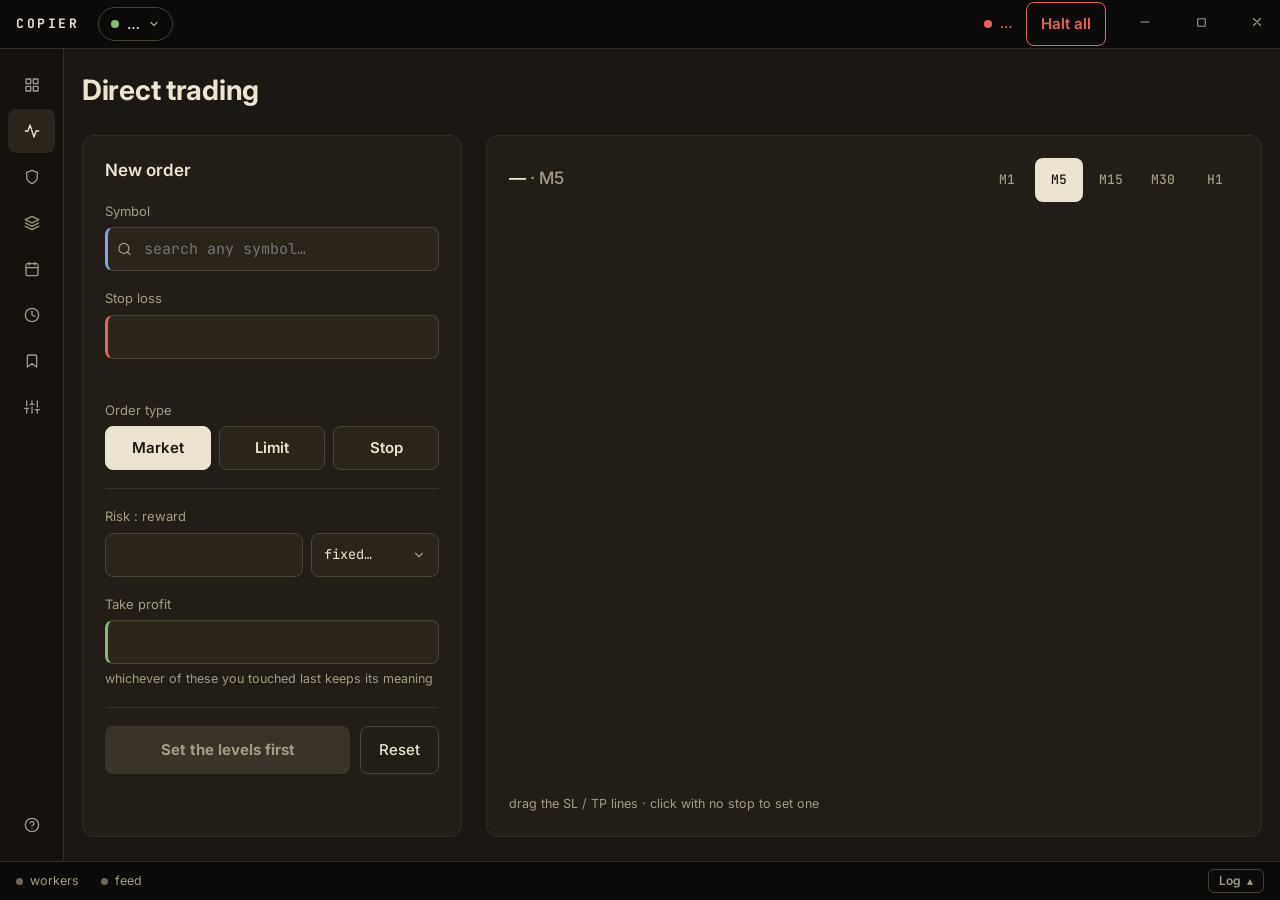
==== commit 96818968: "Prop accounts: stage chains that carry guards from login to login A prop firm closes each passed sta" ====
--- a/src/mt5copier/desktop/web/index.html
+++ b/src/mt5copier/desktop/web/index.html
@@ -12,7 +12,7 @@
 
   <header id="titlebar">
     <span class="wordmark drag-region">COPIER</span>
-    <button type="button" class="profile-pill" id="profile-btn" title="Profiles — open another, make, rename or delete">
+    <button type="button" class="profile-pill" id="profile-btn" data-tip="Profiles — open another, make, rename or delete">
       <span class="dot green" aria-hidden="true"></span>
       <span id="profile-name">…</span>
       <svg aria-hidden="true" width="12" height="12" viewBox="0 0 24 24" fill="none" stroke="currentColor" stroke-width="2.5" stroke-linecap="round" stroke-linejoin="round"><path d="M6 9l6 6 6-6"></path></svg>
@@ -30,15 +30,16 @@
 
   <div id="body">
     <nav aria-label="Pages" id="sidebar">
-      <a href="#" class="nav-item" data-page="terminals" title="Terminals"><svg aria-hidden="true" width="16" height="16" viewBox="0 0 24 24" fill="none" stroke="currentColor" stroke-width="2" stroke-linecap="round" stroke-linejoin="round"><rect x="3" y="3" width="7" height="7"></rect><rect x="14" y="3" width="7" height="7"></rect><rect x="3" y="14" width="7" height="7"></rect><rect x="14" y="14" width="7" height="7"></rect></svg><span class="nav-label">Terminals</span></a>
-      <a href="#" class="nav-item active" aria-current="page" data-page="trading" title="Trading"><svg aria-hidden="true" width="16" height="16" viewBox="0 0 24 24" fill="none" stroke="currentColor" stroke-width="2" stroke-linecap="round" stroke-linejoin="round"><path d="M22 12h-4l-3 9L9 3l-3 9H2"></path></svg><span class="nav-label">Trading</span></a>
-      <a href="#" class="nav-item" data-page="guards" title="Guards"><svg aria-hidden="true" width="16" height="16" viewBox="0 0 24 24" fill="none" stroke="currentColor" stroke-width="2" stroke-linecap="round" stroke-linejoin="round"><path d="M12 22s8-4 8-10V5l-8-3-8 3v7c0 6 8 10 8 10z"></path></svg><span class="nav-label">Guards</span></a>
-      <a href="#" class="nav-item" data-page="news" title="News"><svg aria-hidden="true" width="16" height="16" viewBox="0 0 24 24" fill="none" stroke="currentColor" stroke-width="2" stroke-linecap="round" stroke-linejoin="round"><rect x="3" y="4" width="18" height="18" rx="2"></rect><path d="M16 2v4M8 2v4M3 10h18"></path></svg><span class="nav-label">News</span></a>
-      <a href="#" class="nav-item" data-page="history" title="History"><svg aria-hidden="true" width="16" height="16" viewBox="0 0 24 24" fill="none" stroke="currentColor" stroke-width="2" stroke-linecap="round" stroke-linejoin="round"><circle cx="12" cy="12" r="10"></circle><path d="M12 6v6l4 2"></path></svg><span class="nav-label">History</span></a>
-      <a href="#" class="nav-item" data-page="setups" title="Setups"><svg aria-hidden="true" width="16" height="16" viewBox="0 0 24 24" fill="none" stroke="currentColor" stroke-width="2" stroke-linecap="round" stroke-linejoin="round"><path d="M19 21l-7-5-7 5V5a2 2 0 0 1 2-2h10a2 2 0 0 1 2 2z"></path></svg><span class="nav-label">Setups</span></a>
-      <a href="#" class="nav-item" data-page="settings" title="Settings"><svg aria-hidden="true" width="16" height="16" viewBox="0 0 24 24" fill="none" stroke="currentColor" stroke-width="2" stroke-linecap="round"><path d="M4 21v-7M4 10V3M12 21v-9M12 8V3M20 21v-5M20 12V3M1 14h6M9 8h6M17 16h6"></path></svg><span class="nav-label">Settings</span></a>
+      <a href="#" class="nav-item" data-page="terminals" data-tip="Terminals"><svg aria-hidden="true" width="16" height="16" viewBox="0 0 24 24" fill="none" stroke="currentColor" stroke-width="2" stroke-linecap="round" stroke-linejoin="round"><rect x="3" y="3" width="7" height="7"></rect><rect x="14" y="3" width="7" height="7"></rect><rect x="3" y="14" width="7" height="7"></rect><rect x="14" y="14" width="7" height="7"></rect></svg><span class="nav-label">Terminals</span></a>
+      <a href="#" class="nav-item active" aria-current="page" data-page="trading" data-tip="Trading"><svg aria-hidden="true" width="16" height="16" viewBox="0 0 24 24" fill="none" stroke="currentColor" stroke-width="2" stroke-linecap="round" stroke-linejoin="round"><path d="M22 12h-4l-3 9L9 3l-3 9H2"></path></svg><span class="nav-label">Trading</span></a>
+      <a href="#" class="nav-item" data-page="guards" data-tip="Guards"><svg aria-hidden="true" width="16" height="16" viewBox="0 0 24 24" fill="none" stroke="currentColor" stroke-width="2" stroke-linecap="round" stroke-linejoin="round"><path d="M12 22s8-4 8-10V5l-8-3-8 3v7c0 6 8 10 8 10z"></path></svg><span class="nav-label">Guards</span></a>
+      <a href="#" class="nav-item" data-page="prop" data-tip="Prop accounts"><svg aria-hidden="true" width="16" height="16" viewBox="0 0 24 24" fill="none" stroke="currentColor" stroke-width="2" stroke-linecap="round" stroke-linejoin="round"><polygon points="12 2 2 7 12 12 22 7 12 2"></polygon><polyline points="2 17 12 22 22 17"></polyline><polyline points="2 12 12 17 22 12"></polyline></svg><span class="nav-label">Prop accounts</span></a>
+      <a href="#" class="nav-item" data-page="news" data-tip="News"><svg aria-hidden="true" width="16" height="16" viewBox="0 0 24 24" fill="none" stroke="currentColor" stroke-width="2" stroke-linecap="round" stroke-linejoin="round"><rect x="3" y="4" width="18" height="18" rx="2"></rect><path d="M16 2v4M8 2v4M3 10h18"></path></svg><span class="nav-label">News</span></a>
+      <a href="#" class="nav-item" data-page="history" data-tip="History"><svg aria-hidden="true" width="16" height="16" viewBox="0 0 24 24" fill="none" stroke="currentColor" stroke-width="2" stroke-linecap="round" stroke-linejoin="round"><circle cx="12" cy="12" r="10"></circle><path d="M12 6v6l4 2"></path></svg><span class="nav-label">History</span></a>
+      <a href="#" class="nav-item" data-page="setups" data-tip="Setups"><svg aria-hidden="true" width="16" height="16" viewBox="0 0 24 24" fill="none" stroke="currentColor" stroke-width="2" stroke-linecap="round" stroke-linejoin="round"><path d="M19 21l-7-5-7 5V5a2 2 0 0 1 2-2h10a2 2 0 0 1 2 2z"></path></svg><span class="nav-label">Setups</span></a>
+      <a href="#" class="nav-item" data-page="settings" data-tip="Settings"><svg aria-hidden="true" width="16" height="16" viewBox="0 0 24 24" fill="none" stroke="currentColor" stroke-width="2" stroke-linecap="round"><path d="M4 21v-7M4 10V3M12 21v-9M12 8V3M20 21v-5M20 12V3M1 14h6M9 8h6M17 16h6"></path></svg><span class="nav-label">Settings</span></a>
       <span class="sidebar-space"></span>
-      <a href="#" class="nav-item" data-page="help" title="Help — F1"><svg aria-hidden="true" width="16" height="16" viewBox="0 0 24 24" fill="none" stroke="currentColor" stroke-width="2" stroke-linecap="round" stroke-linejoin="round"><circle cx="12" cy="12" r="10"></circle><path d="M9.09 9a3 3 0 0 1 5.83 1c0 2-3 3-3 3"></path><path d="M12 17h.01"></path></svg><span class="nav-label">Help</span></a>
+      <a href="#" class="nav-item" data-page="help" data-tip="Help — F1"><svg aria-hidden="true" width="16" height="16" viewBox="0 0 24 24" fill="none" stroke="currentColor" stroke-width="2" stroke-linecap="round" stroke-linejoin="round"><circle cx="12" cy="12" r="10"></circle><path d="M9.09 9a3 3 0 0 1 5.83 1c0 2-3 3-3 3"></path><path d="M12 17h.01"></path></svg><span class="nav-label">Help</span></a>
       <span class="sidebar-note">profiles are separate windows</span>
     </nav>
 
@@ -337,6 +338,25 @@
       <div id="guard-none" class="muted" hidden>No account to guard yet. Rules belong to an account, so the copier has to have seen one: connect a terminal once (or log one in), and it appears here — a slave or not.</div>
     </div>
 
+    <div class="page" id="page-prop" hidden>
+      <div class="page-head">
+        <h1>Prop accounts</h1>
+        <span class="muted">one chain per prop account — link each stage's new login and it inherits the chain's guards</span>
+      </div>
+
+      <section aria-label="Prop accounts" class="panel" id="prop-panel">
+        <div id="prop-toolbar">
+          <span class="muted small" id="prop-count"></span>
+          <span class="toolbar-space"></span>
+          <button type="button" id="pp-new" class="primary-btn">New prop account…</button>
+        </div>
+        <div id="prop-list"></div>
+        <div id="prop-empty" class="muted" hidden>None yet. A prop firm hands out a fresh login for each stage of a challenge — phase 2, then funded — and the guards set on the old login die with it. Make a prop account, link the current login into it, and every later stage inherits the same rules and initial balance the moment it is linked.</div>
+      </section>
+
+      <div class="muted small" id="prop-note">Rules are edited on the Guards page as always — a linked account reads and writes its chain's rules. Breaches, day anchors and trade counts stay each login's own: a closed stage's breach never holds back the stage that replaced it.</div>
+    </div>
+
     <div class="page" id="page-news" hidden>
       <div class="page-head">
         <h1>Upcoming news</h1>
@@ -993,6 +1013,7 @@
           <dt>Terminals</dt><dd>every terminal as a card in three zones — the master, the slaves, and the detected ones not yet used. Drag to assign, right-click for actions, click a card for its own page.</dd>
           <dt>Trading</dt><dd>the direct-trading ticket: place, modify, partly close or flatten — and every enabled slave copies it. Greyed out unless the profile trades directly.</dd>
           <dt>Guards</dt><dd>rules that watch an account — daily loss, drawdown, lot caps and the rest — and decline, shrink or stop trades before a limit is reached. Rules belong to the account, and follow it to any terminal, in any profile.</dd>
+          <dt>Prop accounts</dt><dd>one named chain per prop account. When the firm closes a stage and issues a new login, link it into the chain and it reads the chain's guard rules and initial balance — the same rules, not a copy. Breaches and day counts stay each login's own, and old stages are kept for the record.</dd>
           <dt>News</dt><dd>the week's Forex Factory releases, and what the news rule will do about each one — close or breakeven copies minutes before the release, if the rule is on.</dd>
           <dt>History</dt><dd>one card per copied trade with every step under it: placed, filled, changed, closed, and anything a guard did along the way. Money stays in the terminal — no P/L here, on purpose.</dd>
           <dt>Setups</dt><dd>saved arrangements: who copies from whom — or, in a direct-trading profile, which slaves trade — each terminal's account and settings. A setup loads into a profile of the mode it was saved in, and loading never turns live trading on by itself.</dd>
@@ -1028,7 +1049,7 @@
   <!-- The log dock: copier.log and the day book merged, under whatever page is up.
        The TUI log page's filters — one terminal, problems only, a word search. -->
   <section aria-label="Log" id="logdock" hidden>
-    <div id="logdock-grip" title="drag to resize" aria-hidden="true"></div>
+    <div id="logdock-grip" data-tip="drag to resize" aria-hidden="true"></div>
     <div id="logdock-bar">
       <h2>Log</h2>
       <div id="log-from" class="logdock-dd"></div>
@@ -1052,7 +1073,7 @@
     <span class="status-space"></span>
     <span id="status-dry" class="yellow" hidden>DRY RUN — nothing is sent</span>
     <button type="button" id="log-btn" aria-expanded="false">Log <span id="log-btn-chev" aria-hidden="true">▴</span></button>
-    <button type="button" id="ver-btn" title="What’s new" hidden><span id="ver-num"></span><span id="ver-dot" aria-hidden="true" hidden></span></button>
+    <button type="button" id="ver-btn" data-tip="What’s new" hidden><span id="ver-num"></span><span id="ver-dot" aria-hidden="true" hidden></span></button>
   </footer>
 
   <div id="toasts" aria-live="polite"></div>
@@ -1060,6 +1081,8 @@
   <div id="ctx-menu" role="menu" hidden></div>
 
   <div id="tcard-pop" role="tooltip" hidden></div>
+
+  <div id="tip" role="tooltip" hidden></div>
 
   <div id="modal-back" hidden>
     <div id="modal" role="dialog" aria-modal="true" aria-labelledby="modal-title">
--- a/src/mt5copier/desktop/web/app.css
+++ b/src/mt5copier/desktop/web/app.css
@@ -365,7 +365,15 @@
   font-size: 13.5px; font-weight: 500;
 }
 td .row-btn.danger { border-color: var(--red); color: var(--red); font-weight: 600; }
+td .row-btn.armed { border-color: var(--blue); color: var(--blue); font-weight: 600; }
+/* The copies dropdown trigger keeps the summary's own tone (live green, closed red);
+   the caret and the hover underline are what say it opens. */
+.copies-dd { color: inherit; font-size: inherit; font-weight: inherit; white-space: nowrap; }
+#book-table td.actions-cell { white-space: nowrap; }
 td .row-btn + .row-btn { margin-left: 8px; }
+/* The ⋯ button: the rest of the row's actions, one menu away. Armed breakeven keeps
+   its blue and says BE, so the standing order stays visible with the buttons folded. */
+td .row-btn.more { padding: 0 12px; font-weight: 700; letter-spacing: 1px; }
 
 /* --- the terminals page: three zones, cards dragged between them ------------------------- */
 .page { display: flex; flex-direction: column; gap: 24px; }
@@ -563,6 +571,23 @@
 #ctx-menu button.danger { color: var(--red); font-weight: 600; }
 #ctx-menu .menu-note { padding: 8px 12px; color: var(--muted); font-size: 12.5px; }
 #ctx-menu .menu-sep { height: 1px; background: var(--hairline); margin: 4px 8px; }
+/* Two-line items for the book's actions menu: the action, then its one-line why. */
+#ctx-menu button.mi { min-height: 0; padding: 8px 12px; line-height: 1.35; white-space: normal; }
+#ctx-menu .mi-name { display: block; font-weight: 600; font-size: 13.5px; }
+#ctx-menu .mi-desc { display: block; font-size: 11.5px; color: var(--muted); font-weight: 400; margin-top: 2px; }
+#ctx-menu button.mi.armed .mi-name { color: var(--blue); }
+
+/* The hover tip: the native title tooltip's job, in the app's own skin. Display only —
+   pointer-events stays off so it can never swallow a hover or a click. */
+#tip {
+  position: fixed; z-index: 70; max-width: 300px;
+  background: var(--bg-deep); border: 1px solid var(--border); border-radius: 8px;
+  box-shadow: 0 10px 28px rgba(0, 0, 0, 0.55), 0 2px 6px rgba(0, 0, 0, 0.35);
+  padding: 7px 10px; font-size: 12.5px; line-height: 1.5; color: var(--fg);
+  pointer-events: none; white-space: pre-line; overflow-wrap: anywhere;
+  animation: tip-in 120ms ease-out;
+}
+@keyframes tip-in { from { opacity: 0; transform: translateY(2px); } to { opacity: 1; transform: none; } }
 
 /* --- the guards page --------------------------------------------------------------------- */
 /* One account at a time, picked from a searchable dropdown: slaves apart from the rest. */
@@ -787,6 +812,31 @@
 #setups-foot { display: flex; flex-wrap: wrap; align-items: center; gap: 10px; }
 #setups-foot > .muted { flex: 0 1 auto; max-width: 620px; }
 
+/* --- the prop accounts page --- */
+#prop-toolbar { display: flex; flex-wrap: wrap; align-items: center; gap: 12px 14px; }
+#prop-list { display: flex; flex-direction: column; gap: 16px; }
+.prop-card {
+  border: 1px solid var(--hairline);
+  border-radius: 10px;
+  background: var(--panel-raise);
+  padding: 14px 16px;
+  display: flex; flex-direction: column; gap: 10px;
+}
+.prop-head { display: flex; flex-wrap: wrap; align-items: center; gap: 8px 14px; }
+.prop-name { font-weight: 600; font-size: 15.5px; }
+.prop-chain { display: flex; flex-direction: column; }
+.prop-stage {
+  display: flex; flex-wrap: wrap; align-items: baseline; gap: 6px 14px;
+  padding: 8px 2px;
+  border-bottom: 1px solid var(--hairline-soft);
+  font-size: 13.5px;
+}
+.prop-stage:last-child { border-bottom: 0; }
+.prop-stage-tag { font-size: 12px; font-weight: 600; min-width: 118px; }
+.prop-stage-name { font-weight: 600; min-width: 0; overflow: hidden; text-overflow: ellipsis; }
+.prop-stage:not(.current) .prop-stage-name { color: var(--muted); font-weight: 500; }
+#prop-note { max-width: 760px; }
+
 /* --- the settings page ----------------------------------------------------------------------
    The copier's own settings, the TUI g form as cards: this profile, connection, terminals
    and history on one row, the save bar a full-width card of the same grid so every edge
@@ -848,6 +898,10 @@
 #td-live-btn { align-self: flex-start; }
 
 /* Picking lists and the rule form, inside the modal. */
+.pick-search {
+  width: 100%; height: 42px; font-size: 13px; margin-bottom: 8px;
+  background: var(--bg-deep);
+}
 .pick-list { display: flex; flex-direction: column; gap: 2px; }
 .pick-head {
   padding: 10px 4px 4px 4px; color: var(--muted);
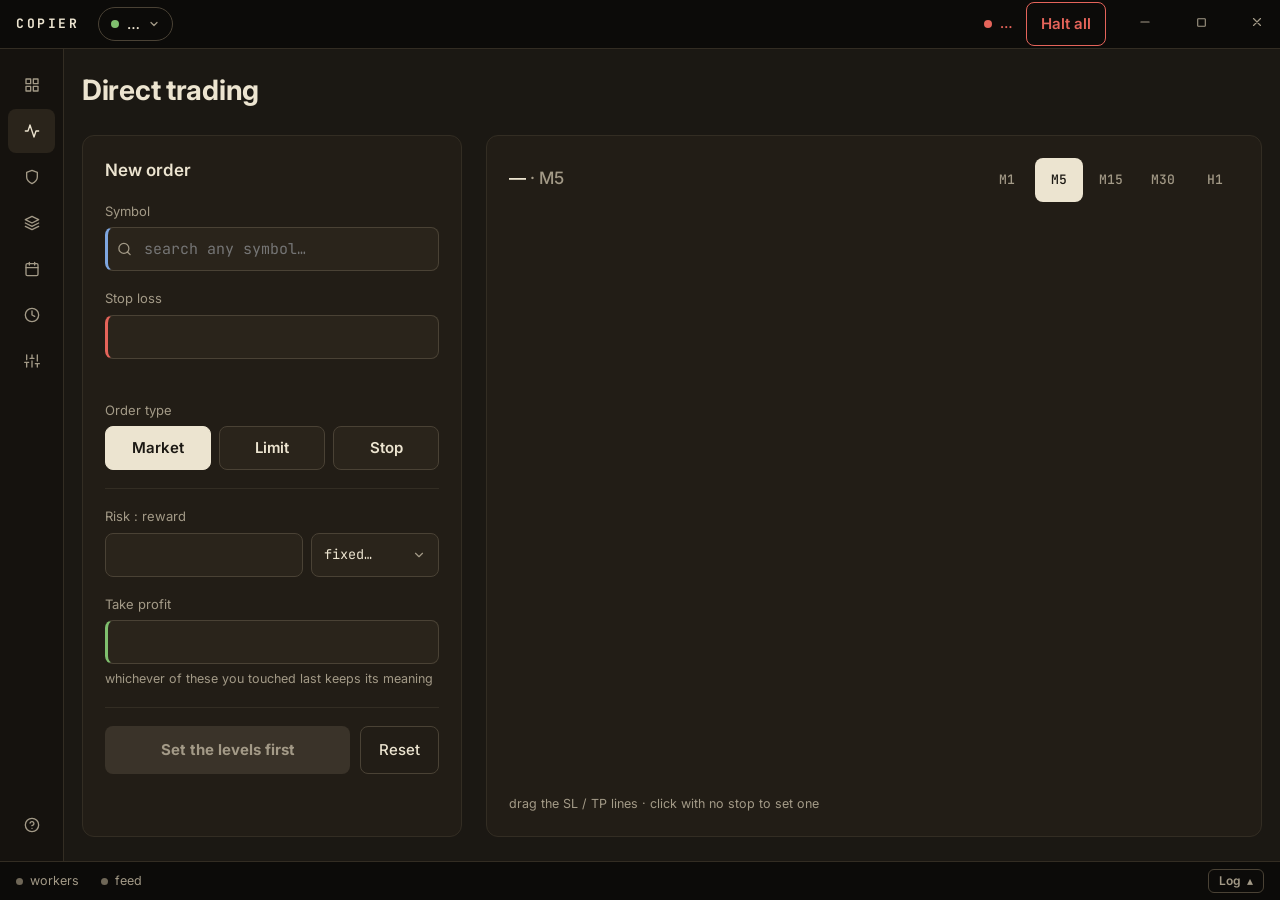
==== commit 497f61ec: "The Setups page is gone: profiles already keep the arrangement A saved setup held the roles, each te" ====
--- a/src/mt5copier/desktop/web/index.html
+++ b/src/mt5copier/desktop/web/index.html
@@ -36,7 +36,6 @@
       <a href="#" class="nav-item" data-page="prop" data-tip="Prop accounts"><svg aria-hidden="true" width="16" height="16" viewBox="0 0 24 24" fill="none" stroke="currentColor" stroke-width="2" stroke-linecap="round" stroke-linejoin="round"><polygon points="12 2 2 7 12 12 22 7 12 2"></polygon><polyline points="2 17 12 22 22 17"></polyline><polyline points="2 12 12 17 22 12"></polyline></svg><span class="nav-label">Prop accounts</span></a>
       <a href="#" class="nav-item" data-page="news" data-tip="News"><svg aria-hidden="true" width="16" height="16" viewBox="0 0 24 24" fill="none" stroke="currentColor" stroke-width="2" stroke-linecap="round" stroke-linejoin="round"><rect x="3" y="4" width="18" height="18" rx="2"></rect><path d="M16 2v4M8 2v4M3 10h18"></path></svg><span class="nav-label">News</span></a>
       <a href="#" class="nav-item" data-page="history" data-tip="History"><svg aria-hidden="true" width="16" height="16" viewBox="0 0 24 24" fill="none" stroke="currentColor" stroke-width="2" stroke-linecap="round" stroke-linejoin="round"><circle cx="12" cy="12" r="10"></circle><path d="M12 6v6l4 2"></path></svg><span class="nav-label">History</span></a>
-      <a href="#" class="nav-item" data-page="setups" data-tip="Setups"><svg aria-hidden="true" width="16" height="16" viewBox="0 0 24 24" fill="none" stroke="currentColor" stroke-width="2" stroke-linecap="round" stroke-linejoin="round"><path d="M19 21l-7-5-7 5V5a2 2 0 0 1 2-2h10a2 2 0 0 1 2 2z"></path></svg><span class="nav-label">Setups</span></a>
       <a href="#" class="nav-item" data-page="settings" data-tip="Settings"><svg aria-hidden="true" width="16" height="16" viewBox="0 0 24 24" fill="none" stroke="currentColor" stroke-width="2" stroke-linecap="round"><path d="M4 21v-7M4 10V3M12 21v-9M12 8V3M20 21v-5M20 12V3M1 14h6M9 8h6M17 16h6"></path></svg><span class="nav-label">Settings</span></a>
       <span class="sidebar-space"></span>
       <a href="#" class="nav-item" data-page="help" data-tip="Help — F1"><svg aria-hidden="true" width="16" height="16" viewBox="0 0 24 24" fill="none" stroke="currentColor" stroke-width="2" stroke-linecap="round" stroke-linejoin="round"><circle cx="12" cy="12" r="10"></circle><path d="M9.09 9a3 3 0 0 1 5.83 1c0 2-3 3-3 3"></path><path d="M12 17h.01"></path></svg><span class="nav-label">Help</span></a>
@@ -268,6 +267,14 @@
         <div class="zone-cards" id="detected-cards"></div>
         <span class="zone-note" id="detected-note" hidden>every terminal found is assigned · Rescan looks again</span>
       </section>
+
+      <section aria-label="Parked terminals" class="zone zone-parked" id="parked-strip" hidden>
+        <div class="zone-head">
+          <h2>PARKED</h2>
+          <span class="zone-note">disconnected, settings kept · Unhide reconnects</span>
+        </div>
+        <div class="parked-chips" id="parked-list"></div>
+      </section>
     </div>
 
     <div class="page" id="page-guards" hidden>
@@ -425,52 +432,6 @@
       <div id="hist-more" class="muted small" hidden></div>
     </div>
 
-    <div class="page" id="page-setups" hidden>
-      <div class="page-head">
-        <h1>Setups</h1>
-        <span class="muted">who copies from whom, each terminal's account and settings — saved, to put back later</span>
-      </div>
-
-      <section aria-label="The roles in place now" class="panel" id="setups-now-panel">
-        <div id="setups-now-row">
-          <span class="now-k">NOW</span>
-          <span id="setups-now-roles"></span>
-          <span id="setups-now-state" class="small"></span>
-          <span class="toolbar-space"></span>
-          <button type="button" id="st-save" class="primary-btn">Save current as…</button>
-        </div>
-        <div id="setups-now-note" class="yellow small" hidden></div>
-      </section>
-
-      <section aria-label="Saved setups" class="panel" id="setups-panel">
-        <div class="panel-head">
-          <h2>Saved setups</h2>
-          <span class="muted small" id="setups-count"></span>
-        </div>
-        <div class="table-scroll">
-          <div role="table" aria-label="Saved setups" id="setups-table">
-            <div role="row" class="strow-head">
-              <span role="columnheader">SETUP</span>
-              <span role="columnheader">MASTER</span>
-              <span role="columnheader">SLAVES</span>
-              <span role="columnheader">COPYING</span>
-              <span role="columnheader">SAVED</span>
-            </div>
-            <div id="setups-rows"></div>
-          </div>
-        </div>
-        <div id="setups-empty" class="muted" hidden>No setups saved yet — Save current as… keeps the roles in place now, to put back later.</div>
-        <div id="setups-foot">
-          <span class="muted small">loading puts the saved state back, logging terminals into their accounts — live trading is never turned on by a setup, and going from a dry run to live asks for LIVE typed</span>
-          <span class="toolbar-space"></span>
-          <button type="button" id="st-load" class="primary-btn" disabled>Load</button>
-          <button type="button" id="st-update" class="plain-btn" disabled>Update with current</button>
-          <button type="button" id="st-rename" class="plain-btn" disabled>Rename</button>
-          <button type="button" id="st-delete" class="danger-btn" disabled>Delete</button>
-        </div>
-      </section>
-    </div>
-
     <div class="page" id="page-settings" hidden>
       <div class="page-head">
         <h1>Copier settings</h1>
@@ -783,6 +744,14 @@
             </span>
             <span class="field-note red cfg-err" id="td-err-pending_fallback"></span>
           </div>
+          <div class="field">
+            <span class="tick-wrap">
+              <input id="td-f-tp_net_rr" type="checkbox">
+              <label for="td-f-tp_net_rr" class="flabel">direct trading: land the target past the ticket's so a win pays its R:R after commission</label>
+            </span>
+            <span class="field-note muted">Worked out once when the trade is first written, kept through stop moves. Off, the ticket's target goes out as written.</span>
+            <span class="field-note red cfg-err" id="td-err-tp_net_rr"></span>
+          </div>
           <div class="hairline"></div>
           <div class="field">
             <span class="flabel">Trade</span>
@@ -879,7 +848,7 @@
           <div class="panel-head"><h2>Live trading</h2></div>
           <div class="small" id="td-live-said"></div>
           <button type="button" id="td-live-btn" class="plain-btn" hidden></button>
-          <span class="field-note muted">The demo-only guard stands between every slave and a real-money account. A loaded setup can turn the override off, never on.</span>
+          <span class="field-note muted">The demo-only guard stands between every slave and a real-money account. The override is only ever turned on here, by hand.</span>
         </section>
 
         <section aria-label="Example" class="panel cfg-card" id="td-example">
@@ -1003,7 +972,7 @@
           <li><strong>Put accounts on them.</strong> A card's log in link signs a terminal into a saved account; a terminal already logged in inside MT5 is picked up as it is. One account runs on one terminal at a time.</li>
           <li><strong>Tune each terminal on its own page.</strong> Click a card: risk sizing, breakeven, symbol decoration and the rest live there — each terminal keeps its own.</li>
           <li><strong>Check the copier's switches on Settings.</strong> What the profile is, dry run or live, timings. Stay in the dry run until the Log and History show the copies you expect.</li>
-          <li><strong>Then go live — and keep the arrangement.</strong> Save it on Setups under a name, so this exact wiring can be put back later with one click.</li>
+          <li><strong>Then go live.</strong> On Settings, switch the mode to Live — it asks for LIVE typed. The arrangement needs no saving: the profile keeps its roles, accounts and settings as they stand.</li>
         </ol>
       </section>
 
@@ -1016,7 +985,6 @@
           <dt>Prop accounts</dt><dd>one named chain per prop account. When the firm closes a stage and issues a new login, link it into the chain and it reads the chain's guard rules and initial balance — the same rules, not a copy. Breaches and day counts stay each login's own, and old stages are kept for the record.</dd>
           <dt>News</dt><dd>the week's Forex Factory releases, and what the news rule will do about each one — close or breakeven copies minutes before the release, if the rule is on.</dd>
           <dt>History</dt><dd>one card per copied trade with every step under it: placed, filled, changed, closed, and anything a guard did along the way. Money stays in the terminal — no P/L here, on purpose.</dd>
-          <dt>Setups</dt><dd>saved arrangements: who copies from whom — or, in a direct-trading profile, which slaves trade — each terminal's account and settings. A setup loads into a profile of the mode it was saved in, and loading never turns live trading on by itself.</dd>
           <dt>Settings</dt><dd>the copier's own switches, for every terminal: what the profile is, dry run or live, connection timings. A save lands whole or not at all. The timings are the machine's and shared by every profile; the rest is the profile's own. The symbol catalog — which asset class each symbol is, for guard rules that care — also lives here, shared by every profile.</dd>
         </dl>
       </section>
@@ -1039,7 +1007,6 @@
           <dt>given up</dt><dd>a copy left open but no longer managed — nothing will close or change it. Only unassigning or disabling a slave gives copies up; editing settings never does.</dd>
           <dt>breakeven</dt><dd>the stop moved to the entry plus costs once a trade is far enough ahead, so it can no longer lose.</dd>
           <dt>buffer</dt><dd>a guard acts at its buffer, deliberately short of the firm's hard limit — the tick mark on each rule's bar.</dd>
-          <dt>setup vs profile</dt><dd>a setup is a saved arrangement inside this profile; a profile is a whole separate copier with a window of its own.</dd>
         </dl>
       </section>
     </div>
--- a/src/mt5copier/desktop/web/app.css
+++ b/src/mt5copier/desktop/web/app.css
@@ -414,6 +414,17 @@
 }
 #master-cards { grid-template-columns: 1fr; }
 .zone-note { color: var(--muted); font-size: 12.5px; }
+
+/* Parked terminals: no card, just a quiet zone of chips with the way back. */
+.zone-parked { padding: 14px 18px; gap: 12px; }
+.parked-chips { display: flex; flex-wrap: wrap; gap: 10px; }
+.parked-chip {
+  display: inline-flex; align-items: center; gap: 10px;
+  padding: 7px 14px; border: 1px solid var(--border);
+  border-radius: 999px; font-size: 13px;
+}
+.parked-chip .muted { font-size: 12px; }
+.parked-chip .linklike { font-size: 13px; }
 .zone-actions { display: flex; gap: 8px; }
 #rescan-btn, #ctrader-btn {
   min-height: 44px; padding: 0 14px; border-radius: 8px;
@@ -779,39 +790,6 @@
 }
 .pill.green { color: var(--green); }
 
-/* --- the setups page -----------------------------------------------------------------------
-   The TUI w page as a desktop table: the roles in place now against the saved setups. */
-#setups-now-row { display: flex; flex-wrap: wrap; align-items: baseline; gap: 10px 14px; }
-.now-k {
-  font-size: 12px; letter-spacing: 0.14em; font-weight: 600; color: var(--muted);
-  flex: 0 0 auto;
-}
-#setups-now-roles { font-size: 13.5px; min-width: 0; }
-#setups-now-state { white-space: nowrap; }
-#setups-now-state .strow-dot { margin-right: 4px; }
-#setups-table { min-width: 960px; }
-.strow-head, .strow {
-  display: grid;
-  grid-template-columns: 1.1fr 1.1fr 1.8fr 0.7fr 0.9fr;
-  gap: 0 14px; align-items: baseline;
-  padding: 10px 12px;
-}
-.strow-head {
-  color: var(--muted); font-size: 12.5px; font-weight: 600;
-  border-bottom: 1px solid var(--hairline);
-  padding-top: 2px; padding-bottom: 6px;
-}
-.strow { border-bottom: 1px solid var(--hairline-soft); cursor: pointer; font-size: 13.5px; }
-.strow:last-child { border-bottom: 0; }
-.strow:hover { background: rgba(236, 228, 208, 0.03); }
-.strow.selected { background: var(--panel-raise); box-shadow: inset 3px 0 0 var(--blue); }
-.strow span[role="cell"] { min-width: 0; overflow: hidden; text-overflow: ellipsis; white-space: nowrap; }
-.strow-name { font-weight: 600; }
-.strow-dot { color: var(--green); }
-.strow-note { grid-column: 1 / -1; color: var(--red); font-size: 12.5px; padding-top: 2px; white-space: normal; }
-#setups-foot { display: flex; flex-wrap: wrap; align-items: center; gap: 10px; }
-#setups-foot > .muted { flex: 0 1 auto; max-width: 620px; }
-
 /* --- the prop accounts page --- */
 #prop-toolbar { display: flex; flex-wrap: wrap; align-items: center; gap: 12px 14px; }
 #prop-list { display: flex; flex-direction: column; gap: 16px; }
@@ -914,6 +892,8 @@
 .pick-item:hover { background: var(--panel-raise); }
 .pick-label { font-weight: 600; }
 .pick-sub { font-size: 12.5px; }
+/* A pick that removes something, such as deleting a template: red, like other danger buttons. */
+.pick-item.pick-danger .pick-label { color: var(--red); }
 .gform { display: flex; flex-direction: column; gap: 12px; }
 .gform-line { display: flex; align-items: center; gap: 10px; }
 .gform-line input { flex: 1 1 auto; min-width: 0; }
